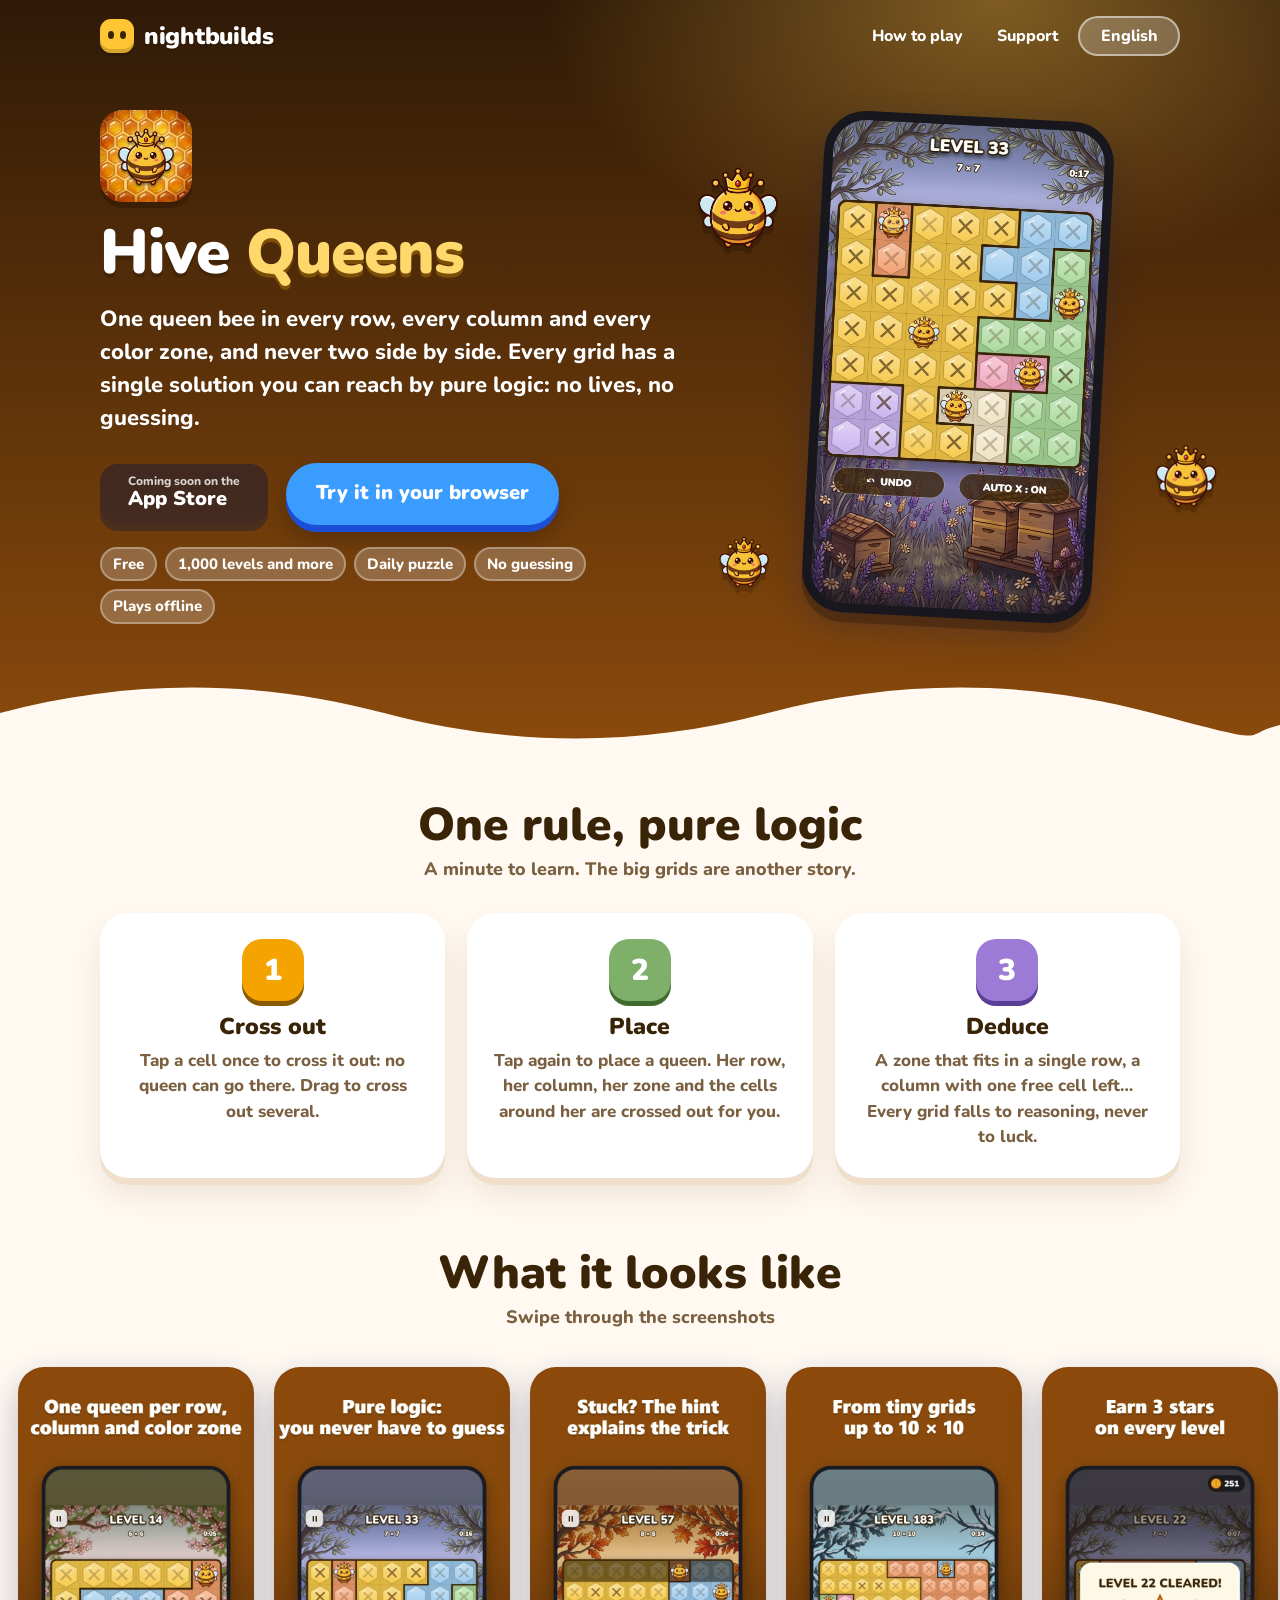
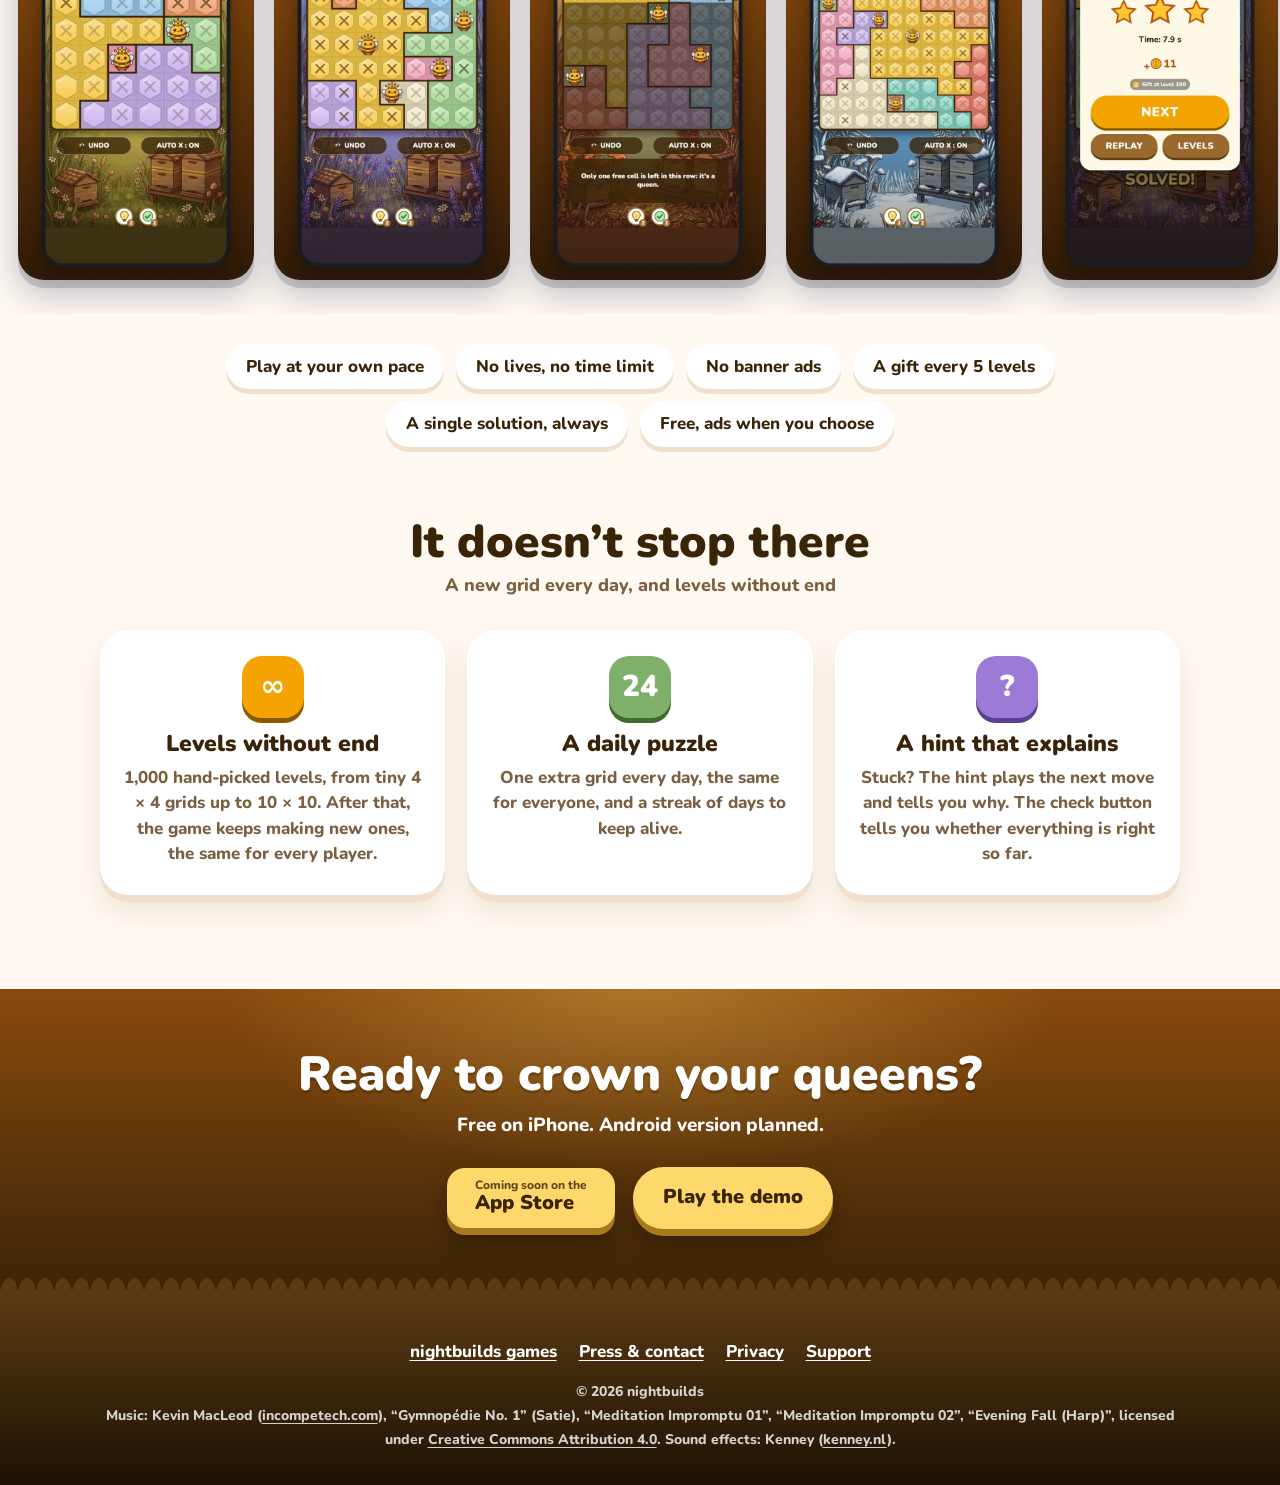
==== hivequeens/index.html @ bba6e3dd "Hive Queens : page du site (theme miel, clip, captures, demo jouable, quatre langues), carte d'accue" ====
<!DOCTYPE html>
<html lang="en" data-fr-title="Hive Queens — un casse-tête de logique tout en calme pour iPhone">
<head>
<meta charset="utf-8">
<meta name="viewport" content="width=device-width, initial-scale=1">
<title>Hive Queens — a calm queens logic puzzle for iPhone</title>
<meta name="description" content="One queen bee in every row, column and color zone, never two side by side. Every grid has a single solution you can reach by pure logic. A free puzzle game for iPhone: 1,000 levels and more, a daily puzzle, no lives, no guessing.">
<link rel="canonical" href="https://nightbuilds.app/hivequeens/">
<link rel="alternate" hreflang="en" href="https://nightbuilds.app/hivequeens/">
<link rel="alternate" hreflang="fr" href="https://nightbuilds.app/hivequeens/?lang=fr">
<link rel="alternate" hreflang="es" href="https://nightbuilds.app/hivequeens/?lang=es">
<link rel="alternate" hreflang="pt-BR" href="https://nightbuilds.app/hivequeens/?lang=pt">
<link rel="icon" href="../assets/img/favicon.png">
<meta property="og:type" content="website">
<meta property="og:title" content="Hive Queens">
<meta property="og:description" content="One queen bee per row, column and color zone, never two side by side. A calm logic puzzle for iPhone, with no guessing.">
<meta property="og:url" content="https://nightbuilds.app/hivequeens/">
<meta property="og:image" content="https://nightbuilds.app/hivequeens/share.jpg">
<meta name="twitter:card" content="summary_large_image">
<link rel="stylesheet" href="../assets/site.css">
<!-- Page du jeu Hive Queens (plan.md, sections 6.3 et 13.1) : URL marketing de la fiche App Store. Thème miel : <body class="night hive"> (assets/site.css).
     Captures et textes : les mêmes que la fiche (jeux/tools/captures-fiche.js reines, fiche-app-store-hivequeens.md) ; clip et image de partage :
     jeux/tools/clip-site.js reines. Démo jouable : play/ (node jeux/build.js reines --demo). Abeille : copie de jeux/reines/reine.webp.
     Quand le jeu est sur l'App Store : renseigner STORE.hivequeens dans assets/site.js, et ajouter ici
       <meta name="apple-itunes-app" content="app-id=6821263688">  (bannière « Ouvrir dans l'App Store » de Safari). -->
</head>
<body class="night hive">
<div class="nav"><div class="wrap">
  <a class="brand" href="../"><i></i>nightbuilds</a>
  <nav><a href="#how" data-fr="Comment jouer">How to play</a><a href="../privacy.html#support-en" data-fr-href="../privacy.html#support" data-fr="Support">Support</a><a class="lang" href="?lang=fr">Français</a></nav>
</div></div>

<header class="sky">
  <div class="wrap hero">
    <div>
      <img class="appicon" src="../assets/img/reines-icon.webp" alt="" width="92" height="92">
      <h1>Hive <em>Queens</em></h1>
      <p class="lead" data-fr="Une reine des abeilles dans chaque ligne, chaque colonne et chaque zone de couleur, jamais deux côte à côte. Chaque grille a une seule solution, trouvable par la pure logique&nbsp;: ni vies, ni devinettes.">One queen bee in every row, every column and every color zone, and never two side by side. Every grid has a single solution you can reach by pure logic: no lives, no guessing.</p>
      <div class="cta">
        <a class="btn store soon" data-store="hivequeens"><small data-fr="Bientôt sur l’">Coming soon on the</small><span>App Store</span></a>
        <a class="btn blue" href="play/" data-fr="Essayer dans le navigateur">Try it in your browser</a>
      </div>
      <div class="badges"><span data-fr="Gratuit">Free</span><span data-fr="1 000 niveaux et plus">1,000 levels and more</span><span data-fr="Grille du jour">Daily puzzle</span><span data-fr="Sans deviner">No guessing</span><span data-fr="Hors ligne">Plays offline</span></div>
    </div>
    <div style="position: relative">
      <img class="bee" src="bee.webp" alt="" width="84" height="84" style="left: -40px; top: 50px">
      <img class="bee" src="bee.webp" alt="" width="64" height="64" style="right: -38px; bottom: 110px; animation-delay: -2s">
      <img class="bee" src="bee.webp" alt="" width="52" height="52" style="left: -18px; bottom: 30px; animation-delay: -3.4s">
      <div class="phone"><video src="clip.mp4" poster="clip.jpg" muted loop playsinline preload="none" data-auto width="540" height="960"></video></div>
    </div>
  </div>
</header>

<section class="light" id="how">
  <div class="wrap">
    <h2 class="title reveal"><span data-fr="Une règle, de la pure logique">One rule, pure logic</span><small data-fr="Une minute pour comprendre. Les grandes grilles, c’est une autre histoire.">A minute to learn. The big grids are another story.</small></h2>
    <div class="steps">
      <div class="step reveal"><b>1</b><h3 data-fr="Barre">Cross out</h3><p data-fr="Touche une case une fois pour la barrer&nbsp;: aucune reine n’ira là. Glisse le doigt pour en barrer plusieurs.">Tap a cell once to cross it out: no queen can go there. Drag to cross out several.</p></div>
      <div class="step reveal"><b>2</b><h3 data-fr="Pose">Place</h3><p data-fr="Touche encore pour poser une reine. Sa ligne, sa colonne, sa zone et les cases qui la touchent se barrent toutes seules.">Tap again to place a queen. Her row, her column, her zone and the cells around her are crossed out for you.</p></div>
      <div class="step reveal"><b>3</b><h3 data-fr="Déduis">Deduce</h3><p data-fr="Une zone qui tient dans une seule ligne, une colonne où il ne reste qu’une case… Chaque grille cède au raisonnement, jamais à la chance.">A zone that fits in a single row, a column with one free cell left… Every grid falls to reasoning, never to luck.</p></div>
    </div>
  </div>
</section>

<section class="light" style="padding-top: 40px">
  <div class="wrap"><h2 class="title reveal"><span data-fr="À quoi ça ressemble">What it looks like</span><small data-fr="Fais défiler les captures">Swipe through the screenshots</small></h2></div>
  <div class="shots reveal" data-langs="en fr es pt">
    <img src="img/en-1.webp" data-fr-src="img/fr-1.webp" width="660" height="1434" loading="lazy" alt="One queen per row, column and color zone" data-fr-alt="Une reine par ligne, colonne et zone">
    <img src="img/en-2.webp" data-fr-src="img/fr-2.webp" width="660" height="1434" loading="lazy" alt="Pure logic: you never have to guess" data-fr-alt="De la pure logique : jamais besoin de deviner">
    <img src="img/en-3.webp" data-fr-src="img/fr-3.webp" width="660" height="1434" loading="lazy" alt="Stuck? The hint explains the trick" data-fr-alt="Coincé ? L’indice explique l’astuce">
    <img src="img/en-4.webp" data-fr-src="img/fr-4.webp" width="660" height="1434" loading="lazy" alt="From tiny grids up to 10 × 10" data-fr-alt="Des petites grilles jusqu’aux 10 × 10">
    <img src="img/en-5.webp" data-fr-src="img/fr-5.webp" width="660" height="1434" loading="lazy" alt="Earn 3 stars on every level" data-fr-alt="Vise les 3 étoiles à chaque niveau">
    <img src="img/en-6.webp" data-fr-src="img/fr-6.webp" width="660" height="1434" loading="lazy" alt="A new daily puzzle and a streak to keep" data-fr-alt="Une grille par jour, une série à tenir">
  </div>
  <div class="wrap">
    <div class="perks reveal">
      <span data-fr="Joue à ton rythme">Play at your own pace</span><span data-fr="Ni vies ni limite de temps">No lives, no time limit</span><span data-fr="Aucun bandeau de pub">No banner ads</span>
      <span data-fr="Un cadeau tous les 5 niveaux">A gift every 5 levels</span><span data-fr="Une seule solution, toujours">A single solution, always</span><span data-fr="Gratuit, pubs à ton rythme">Free, ads when you choose</span>
    </div>
  </div>
</section>

<section class="light" style="padding-top: 40px">
  <div class="wrap">
    <h2 class="title reveal"><span data-fr="Ça ne s’arrête pas là">It doesn’t stop there</span><small data-fr="Une grille chaque jour, et des niveaux sans fin">A new grid every day, and levels without end</small></h2>
    <div class="steps">
      <div class="step reveal"><b>∞</b><h3 data-fr="Des niveaux sans fin">Levels without end</h3><p data-fr="1&nbsp;000 niveaux choisis, des petites grilles 4&nbsp;×&nbsp;4 jusqu’aux 10&nbsp;×&nbsp;10. Ensuite, le jeu en fabrique de nouveaux, les mêmes pour tous les joueurs.">1,000 hand-picked levels, from tiny 4 × 4 grids up to 10 × 10. After that, the game keeps making new ones, the same for every player.</p></div>
      <div class="step reveal"><b>24</b><h3 data-fr="Une grille du jour">A daily puzzle</h3><p data-fr="Une grille en plus chaque jour, la même pour tout le monde, et une série de jours à entretenir.">One extra grid every day, the same for everyone, and a streak of days to keep alive.</p></div>
      <div class="step reveal"><b>?</b><h3 data-fr="Un indice qui explique">A hint that explains</h3><p data-fr="Coincé&nbsp;? L’indice joue le prochain coup et te dit pourquoi. Le bouton «&nbsp;Vérifier&nbsp;» te dit si tout est juste jusqu’ici.">Stuck? The hint plays the next move and tells you why. The check button tells you whether everything is right so far.</p></div>
    </div>
  </div>
</section>

<section class="picnic">
  <div class="wrap reveal">
    <h2 data-fr="Prêt à couronner tes reines&nbsp;?">Ready to crown your queens?</h2>
    <p data-fr="Gratuit sur iPhone. Version Android prévue.">Free on iPhone. Android version planned.</p>
    <div class="cta"><a class="btn store soon" data-store="hivequeens"><small data-fr="Bientôt sur l’">Coming soon on the</small><span>App Store</span></a><a class="btn blue" href="play/" data-fr="Essayer la démo">Play the demo</a></div>
  </div>
</section>

<footer class="grass">
  <div class="wrap">
    <nav><a href="../" data-fr="Les jeux nightbuilds">nightbuilds games</a><a href="../press.html" data-fr="Presse et contact">Press &amp; contact</a><a href="../privacy.html" data-fr="Confidentialité">Privacy</a><a href="../privacy.html#support-en" data-fr-href="../privacy.html#support" data-fr="Support">Support</a></nav>
    <small>© 2026 nightbuilds</small><br>
    <small data-fr="Musique&nbsp;: Kevin MacLeod (<a href=&quot;https://incompetech.com&quot; rel=&quot;noopener&quot;>incompetech.com</a>), «&nbsp;Gymnopédie n°&nbsp;1&nbsp;» (Satie), «&nbsp;Meditation Impromptu 01&nbsp;», «&nbsp;Meditation Impromptu 02&nbsp;», «&nbsp;Evening Fall (Harp)&nbsp;», sous licence <a href=&quot;https://creativecommons.org/licenses/by/4.0/&quot; rel=&quot;noopener&quot;>Creative Commons Attribution 4.0</a>. Bruitages&nbsp;: Kenney (<a href=&quot;https://kenney.nl&quot; rel=&quot;noopener&quot;>kenney.nl</a>).">Music: Kevin MacLeod (<a href="https://incompetech.com" rel="noopener">incompetech.com</a>), “Gymnopédie No. 1” (Satie), “Meditation Impromptu 01”, “Meditation Impromptu 02”, “Evening Fall (Harp)”, licensed under <a href="https://creativecommons.org/licenses/by/4.0/" rel="noopener">Creative Commons Attribution 4.0</a>. Sound effects: Kenney (<a href="https://kenney.nl" rel="noopener">kenney.nl</a>).</small>
  </div>
</footer>
<script src="../assets/i18n.js"></script>
<script src="../assets/site.js"></script>
</body>
</html>
---- assets/site.css ----
/* Thème commun du site nightbuilds.app (refonte du 1er oct. 2026) : accueil, pages de jeu, confidentialité.
   Même univers que les jeux : police Nunito, ciel d'été, soleil, nappe à carreaux, herbe, boutons en relief, gelées à visage.
   Les animations se coupent pour qui a demandé moins de mouvement (prefers-reduced-motion). Interactions : assets/site.js. */
@font-face { font-family: "Nunito"; font-weight: 800; font-display: swap; src: url(fonts/nunito-latin-800-normal.woff2) format("woff2"); unicode-range: U+0000-00FF, U+0131, U+0152-0153, U+02BB-02BC, U+02C6, U+02DA, U+02DC, U+2000-206F, U+20AC, U+2122, U+2212, U+FEFF, U+FFFD; }
@font-face { font-family: "Nunito"; font-weight: 800; font-display: swap; src: url(fonts/nunito-latin-ext-800-normal.woff2) format("woff2"); unicode-range: U+0100-02BA, U+02BD-02C5, U+02C7-02CC, U+02CE-02D7, U+02DD-02FF, U+1E00-1E9F, U+2020, U+20A0-20AB, U+20AD-20C0; }
@font-face { font-family: "Nunito"; font-weight: 900; font-display: swap; src: url(fonts/nunito-latin-900-normal.woff2) format("woff2"); unicode-range: U+0000-00FF, U+0131, U+0152-0153, U+02BB-02BC, U+02C6, U+02DA, U+02DC, U+2000-206F, U+20AC, U+2122, U+2212, U+FEFF, U+FFFD; }
@font-face { font-family: "Nunito"; font-weight: 900; font-display: swap; src: url(fonts/nunito-latin-ext-900-normal.woff2) format("woff2"); unicode-range: U+0100-02BA, U+02BD-02C5, U+02C7-02CC, U+02CE-02D7, U+02DD-02FF, U+1E00-1E9F, U+2020, U+20A0-20AB, U+20AD-20C0; }

:root {
  --sky: #2F7BFF; --sky-light: #6FB6FF; --sun: #FFC533; --sun-dark: #F59E0B;
  --pink: #FF4D6D; --pink-dark: #BE123C; --blue: #3B9CFF; --blue-dark: #1D4ED8;
  --grass: #3E9B35; --grass-dark: #2C7A26; --cream: #FFF9F2; --ink: #5B2A0E; --ink-soft: #8A5A3C;
  --red: #E5303C; --shadow: 0 14px 34px rgba(20, 30, 80, .28);
}
* { box-sizing: border-box; }
html { scroll-behavior: smooth; }
body { margin: 0; font: 800 18px/1.5 Nunito, system-ui, -apple-system, "Segoe UI", Roboto, sans-serif; color: var(--ink); background: var(--cream); overflow-x: hidden; -webkit-font-smoothing: antialiased; }
img, video { max-width: 100%; }
a { color: inherit; }
h1, h2, h3 { font-weight: 900; line-height: 1.08; margin: 0; }
p { margin: 0; }
.wrap { width: min(1080px, 100% - 36px); margin: 0 auto; position: relative; }

/* ------------------------------------------------------------ barre du haut */
.nav { position: absolute; top: 0; left: 0; right: 0; z-index: 20; padding: 16px 0; }
.nav .wrap { display: flex; align-items: center; gap: 14px; }
.brand { display: inline-flex; align-items: center; gap: 10px; text-decoration: none; color: #fff; font-weight: 900; font-size: 24px; letter-spacing: -.3px; text-shadow: 0 2px 0 rgba(0, 0, 0, .18); }
.brand i { width: 34px; height: 34px; border-radius: 11px; background: var(--sun); box-shadow: inset 0 -4px 0 rgba(0, 0, 0, .16), 0 3px 0 rgba(0, 0, 0, .16); position: relative; flex: none; }
.brand i::before, .brand i::after { content: ""; position: absolute; top: 12px; width: 6px; height: 8px; border-radius: 50%; background: var(--ink); }
.brand i::before { left: 8px; } .brand i::after { right: 8px; }
.nav nav { margin-left: auto; display: flex; align-items: center; gap: 6px; }
.nav nav a { color: #fff; text-decoration: none; font-size: 16px; padding: 8px 14px; border-radius: 999px; transition: background .15s; }
.nav nav a:hover { background: rgba(255, 255, 255, .2); }
.nav nav a.lang { background: rgba(255, 255, 255, .22); box-shadow: inset 0 0 0 2px rgba(255, 255, 255, .5); }
.nav nav select.lang { font: inherit; font-size: 16px; color: #fff; cursor: pointer; border: 0; border-radius: 999px; padding: 8px 12px; background: rgba(255, 255, 255, .22); box-shadow: inset 0 0 0 2px rgba(255, 255, 255, .5); -webkit-appearance: none; appearance: none; text-align: center; }
.nav nav select.lang option { color: #222; background: #fff; }

/* ------------------------------------------------------------ ciel (haut de page) : dégradé, soleil, nuages, puis bord ondulé */
.sky { position: relative; color: #fff; padding: 110px 0 120px; overflow: hidden; isolation: isolate;
  background: radial-gradient(900px 520px at 82% -8%, rgba(255, 233, 150, .55), transparent 62%), linear-gradient(180deg, var(--sky) 0%, var(--sky-light) 100%); }
.sky.small { padding: 96px 0 96px; }
.sky::after { content: ""; position: absolute; left: 0; right: 0; bottom: -1px; height: 70px; z-index: 3; background: var(--cream);
  -webkit-mask: url("data:image/svg+xml,%3Csvg xmlns='http://www.w3.org/2000/svg' viewBox='0 0 1200 70' preserveAspectRatio='none'%3E%3Cpath d='M0 38c120-34 240-34 360 0s240 34 360 0 240-34 360 0 80 22 120 12v20H0z'/%3E%3C/svg%3E") center / 100% 100% no-repeat;
  mask: url("data:image/svg+xml,%3Csvg xmlns='http://www.w3.org/2000/svg' viewBox='0 0 1200 70' preserveAspectRatio='none'%3E%3Cpath d='M0 38c120-34 240-34 360 0s240 34 360 0 240-34 360 0 80 22 120 12v20H0z'/%3E%3C/svg%3E") center / 100% 100% no-repeat; }
.sun { position: absolute; top: -70px; right: -60px; width: 300px; height: 300px; z-index: -1; pointer-events: none; }
.sun .rays { position: absolute; inset: 0; border-radius: 50%; animation: spin 60s linear infinite;
  background: repeating-conic-gradient(rgba(255, 221, 102, .55) 0 9deg, transparent 9deg 22.5deg); -webkit-mask: radial-gradient(circle, transparent 0 34%, #000 35% 62%, transparent 70%); mask: radial-gradient(circle, transparent 0 34%, #000 35% 62%, transparent 70%); }
.sun .disc { position: absolute; inset: 31%; border-radius: 50%; background: radial-gradient(circle at 35% 30%, #FFE680, var(--sun) 60%, var(--sun-dark)); box-shadow: 0 0 60px rgba(255, 210, 80, .8); }
.cloud { position: absolute; z-index: -1; width: 170px; height: 54px; border-radius: 999px; background: rgba(255, 255, 255, .88); filter: drop-shadow(0 8px 0 rgba(30, 80, 190, .12)); animation: drift 46s linear infinite; pointer-events: none; }
.cloud::before, .cloud::after { content: ""; position: absolute; background: inherit; border-radius: 50%; }
.cloud::before { width: 74px; height: 74px; left: 26px; top: -34px; } .cloud::after { width: 54px; height: 54px; left: 86px; top: -22px; }
.cloud.c1 { top: 96px; left: -4%; } .cloud.c2 { top: 250px; left: 58%; transform: scale(.7); animation-duration: 64s; animation-delay: -30s; opacity: .8; } .cloud.c3 { top: 40px; left: 32%; transform: scale(.5); animation-duration: 80s; animation-delay: -50s; opacity: .7; }
@keyframes drift { from { translate: -30vw 0; } to { translate: 110vw 0; } }
@keyframes spin { to { rotate: 360deg; } }

/* ------------------------------------------------------------ textes et boutons */
.kicker { display: inline-block; font-size: 15px; letter-spacing: .6px; text-transform: uppercase; background: rgba(255, 255, 255, .24); padding: 6px 14px; border-radius: 999px; margin-bottom: 16px; box-shadow: inset 0 0 0 2px rgba(255, 255, 255, .35); }
.sky h1 { font-size: clamp(40px, 7.4vw, 78px); letter-spacing: -1px; text-shadow: 0 4px 0 rgba(0, 0, 0, .18); }
.sky h1 em { font-style: normal; color: var(--sun); -webkit-text-stroke: 0; text-shadow: 0 4px 0 #B45309; }
.lead { font-size: clamp(18px, 2.3vw, 22px); margin-top: 16px; max-width: 30em; text-shadow: 0 1px 0 rgba(0, 0, 0, .12); }
.btn { display: inline-flex; align-items: center; gap: 10px; font: inherit; font-weight: 900; font-size: 20px; color: #fff; text-decoration: none; cursor: pointer; border: 0; border-radius: 999px; padding: 15px 30px 17px;
  background: var(--pink); box-shadow: 0 7px 0 var(--pink-dark), 0 14px 22px rgba(0, 0, 0, .22); transition: transform .08s, box-shadow .08s; -webkit-tap-highlight-color: transparent; }
.btn:hover { transform: translateY(-2px); box-shadow: 0 9px 0 var(--pink-dark), 0 18px 26px rgba(0, 0, 0, .24); }
.btn:active { transform: translateY(6px); box-shadow: 0 1px 0 var(--pink-dark), 0 4px 8px rgba(0, 0, 0, .2); }
.btn.blue { background: var(--blue); box-shadow: 0 7px 0 var(--blue-dark), 0 14px 22px rgba(0, 0, 0, .22); }
.btn.blue:hover { box-shadow: 0 9px 0 var(--blue-dark), 0 18px 26px rgba(0, 0, 0, .24); }
.btn.blue:active { box-shadow: 0 1px 0 var(--blue-dark), 0 4px 8px rgba(0, 0, 0, .2); }
.btn.store { background: #111; box-shadow: 0 7px 0 #000, 0 14px 22px rgba(0, 0, 0, .25); flex-direction: column; align-items: flex-start; gap: 0; line-height: 1.1; padding: 11px 28px 14px; border-radius: 18px; }
.btn.store small { font-size: 12px; font-weight: 800; opacity: .8; }
.btn.store.soon { background: rgba(10, 20, 60, .42); box-shadow: 0 7px 0 rgba(10, 20, 60, .35); cursor: default; }
.btn.store.soon:hover, .btn.store.soon:active { transform: none; box-shadow: 0 7px 0 rgba(10, 20, 60, .35); }
.cta { display: flex; flex-wrap: wrap; align-items: center; gap: 16px 18px; margin-top: 28px; }
.hint { font-size: 15px; opacity: .92; margin-top: 16px; }

/* ------------------------------------------------------------ gelées (SVG, assets/site.js les rend vivantes : regard, attraper, tapoter) */
.jelly { position: absolute; z-index: 4; cursor: grab; touch-action: none; user-select: none; -webkit-user-select: none; filter: drop-shadow(0 12px 10px rgba(10, 30, 90, .28)); animation: bob 4.2s ease-in-out infinite; transform-origin: 50% 100%; will-change: transform; }
.jelly svg { display: block; width: 100%; height: auto; overflow: visible; }
.jelly.held { cursor: grabbing; animation: none; }
.jelly.pop { animation: squish .5s cubic-bezier(.3, 1.6, .5, 1); }
@keyframes bob { 0%, 100% { transform: translateY(0) rotate(var(--tilt, 0deg)); } 50% { transform: translateY(-14px) rotate(calc(var(--tilt, 0deg) * -1)); } }
@keyframes squish { 0% { transform: scale(1, 1); } 30% { transform: scale(1.25, .7); } 60% { transform: scale(.88, 1.14); } 100% { transform: scale(1, 1); } }
.bit { position: fixed; z-index: 60; width: 12px; height: 12px; border-radius: 4px; pointer-events: none; }

/* ------------------------------------------------------------ sections claires */
section.light { padding: 56px 0 30px; position: relative; }
.title { text-align: center; font-size: clamp(30px, 5vw, 46px); color: var(--ink); }
.title small { display: block; font-size: 18px; font-weight: 800; color: var(--ink-soft); margin-top: 10px; }
.reveal { opacity: 0; translate: 0 26px; transition: opacity .6s ease, translate .6s cubic-bezier(.2, .9, .3, 1.2); }
.reveal.in { opacity: 1; translate: 0 0; }

/* cartes des jeux (accueil) */
.games { display: grid; grid-template-columns: repeat(3, 1fr); gap: 22px; margin-top: 34px; }
.games:where(.two) { grid-template-columns: repeat(2, 1fr); max-width: 760px; margin-left: auto; margin-right: auto; }
.game { position: relative; display: block; text-decoration: none; color: #fff; border-radius: 30px; padding: 24px 22px 26px; overflow: hidden; isolation: isolate; box-shadow: 0 9px 0 rgba(0, 0, 0, .18), var(--shadow);
  transition: transform .18s cubic-bezier(.2, 1.4, .4, 1), box-shadow .18s; transform-style: preserve-3d; }
.game:hover { transform: translateY(-6px) rotate(-1deg); }
.game::before { content: ""; position: absolute; inset: 0; z-index: -1; background: radial-gradient(260px 200px at 85% 0%, rgba(255, 255, 255, .34), transparent 70%); }
.game img { width: 104px; height: 104px; border-radius: 24px; box-shadow: 0 6px 0 rgba(0, 0, 0, .2); display: block; transition: transform .3s cubic-bezier(.2, 1.6, .4, 1); }
.game:hover img { transform: rotate(-6deg) scale(1.08); }
.game h3 { font-size: 26px; margin-top: 16px; text-shadow: 0 2px 0 rgba(0, 0, 0, .2); }
.game p { font-size: 16px; margin-top: 6px; opacity: .96; }
.game .tag { position: absolute; top: 18px; right: 18px; font-size: 13px; letter-spacing: .4px; text-transform: uppercase; background: rgba(0, 0, 0, .28); padding: 5px 12px; border-radius: 999px; }
.game.g-glouton { background: linear-gradient(150deg, #7C3AED, #F2784B); } .game.g-chaine { background: linear-gradient(150deg, #64748B, #1E293B); } .game.g-ecrin { background: linear-gradient(150deg, #312E81, #9F1239); }

/* jeu à la une (accueil) */
.feature { display: grid; grid-template-columns: 1.1fr .9fr; gap: 34px; align-items: center; margin-top: 34px; padding: 34px; border-radius: 38px; color: #fff; position: relative; overflow: hidden; isolation: isolate;
  background: linear-gradient(160deg, #2F7BFF 0%, #58B4FF 55%, #5CC24F 100%); box-shadow: 0 10px 0 rgba(0, 0, 0, .16), var(--shadow); }
.feature h3 { font-size: clamp(30px, 4.6vw, 46px); text-shadow: 0 3px 0 rgba(0, 0, 0, .18); margin-top: 14px; }
.feature p { margin-top: 10px; font-size: 19px; }
.feature .icon { width: 96px; height: 96px; border-radius: 23px; box-shadow: 0 6px 0 rgba(0, 0, 0, .2); display: block; }

/* téléphone (clip ou capture) */
.phone { position: relative; width: min(290px, 78vw); margin: 0 auto; border-radius: 42px; border: 9px solid #17171d; background: #17171d; box-shadow: 0 10px 0 rgba(0, 0, 0, .22), var(--shadow); overflow: hidden; rotate: 3deg; transition: rotate .4s cubic-bezier(.2, 1.5, .4, 1); }
.phone:hover { rotate: 0deg; }
.phone video, .phone img { display: block; width: 100%; height: auto; aspect-ratio: 9 / 16; object-fit: cover; }

/* page du jeu : haut de page en deux colonnes */
.hero { display: grid; grid-template-columns: 1.15fr .85fr; gap: 36px; align-items: center; }
.hero h1 { font-size: clamp(38px, 6vw, 62px); }
.hero .appicon { width: 92px; height: 92px; border-radius: 22px; box-shadow: 0 6px 0 rgba(0, 0, 0, .2); display: block; margin-bottom: 18px; }
.badges { display: flex; flex-wrap: wrap; gap: 8px; margin-top: 22px; }
.badges span { font-size: 15px; background: rgba(255, 255, 255, .22); padding: 6px 13px; border-radius: 999px; box-shadow: inset 0 0 0 2px rgba(255, 255, 255, .3); }

/* captures : rangée droite, chaque image grossit un peu au survol ; sur téléphone, carrousel d'une image à la fois avec des points */
.shots { display: flex; gap: 20px; overflow-x: auto; padding: 30px 18px 34px; margin: 10px calc(50% - 50vw) 0; scroll-snap-type: x mandatory; scrollbar-width: none; justify-content: safe center; cursor: grab; }
.shots::-webkit-scrollbar { display: none; }
.shots.drag { cursor: grabbing; scroll-snap-type: none; }
.shots img { width: 236px; height: auto; aspect-ratio: 660 / 1434; flex: none; border-radius: 26px; scroll-snap-align: center; box-shadow: 0 8px 0 rgba(0, 0, 0, .14), var(--shadow); transition: transform .3s cubic-bezier(.2, 1.5, .4, 1); user-select: none; -webkit-user-drag: none; }
.shots img:hover { transform: scale(1.06); }
.dots { display: none; justify-content: center; gap: 10px; margin-top: 2px; }
.dots button { width: 11px; height: 11px; padding: 0; border: 0; border-radius: 50%; background: #E7D3BC; cursor: pointer; transition: transform .2s, background .2s; }
.dots button.on { background: var(--pink); transform: scale(1.35); }

/* trois étapes / atouts */
.steps { display: grid; grid-template-columns: repeat(3, 1fr); gap: 22px; margin-top: 34px; counter-reset: n; }
.step { background: #fff; border-radius: 28px; padding: 26px 24px 28px; text-align: center; box-shadow: 0 7px 0 #F0DFCB, 0 16px 30px rgba(120, 70, 20, .12); transition: transform .2s cubic-bezier(.2, 1.5, .4, 1); }
.step:hover { transform: translateY(-6px) rotate(1deg); }
.step b { display: grid; place-items: center; width: 62px; height: 62px; margin: 0 auto 14px; border-radius: 20px; font-size: 30px; font-weight: 900; color: #fff; background: var(--pink); box-shadow: 0 5px 0 var(--pink-dark); }
.step:nth-child(2) b { background: var(--sun); box-shadow: 0 5px 0 var(--sun-dark); } .step:nth-child(3) b { background: var(--grass); box-shadow: 0 5px 0 var(--grass-dark); }
.step h3 { font-size: 23px; } .step p { color: var(--ink-soft); font-size: 17px; margin-top: 8px; }
.perks { display: flex; flex-wrap: wrap; justify-content: center; gap: 12px; margin-top: 30px; }
.perks span { background: #fff; border-radius: 999px; padding: 10px 20px; box-shadow: 0 5px 0 #F0DFCB; font-size: 17px; }

/* ------------------------------------------------------------ nappe, herbe et pied de page */
.picnic { margin-top: 64px; padding: 60px 0 64px; text-align: center; color: #fff; position: relative;
  background: conic-gradient(#fff 25%, #F87171 0 50%, #fff 0 75%, #F87171 0) 0 0 / 68px 68px, #fff; }
.picnic::before { content: ""; position: absolute; inset: 0; background: linear-gradient(180deg, rgba(190, 18, 60, .86), rgba(190, 18, 60, .78)); }
.picnic > * { position: relative; }
.picnic h2 { font-size: clamp(30px, 5vw, 48px); text-shadow: 0 3px 0 rgba(0, 0, 0, .2); }
.picnic p { margin-top: 10px; font-size: 19px; }
.picnic .cta { justify-content: center; }
.picnic .btn { background: var(--sun); color: var(--ink); box-shadow: 0 7px 0 var(--sun-dark), 0 14px 22px rgba(0, 0, 0, .22); }
footer.grass { background: linear-gradient(180deg, var(--grass), var(--grass-dark)); color: #fff; padding: 46px 0 34px; position: relative; text-align: center; font-size: 16px; }
footer.grass::before { content: ""; position: absolute; left: 0; right: 0; top: -17px; height: 18px; background: var(--grass);
  -webkit-mask: radial-gradient(9px 16px at 9px 100%, #000 98%, transparent) 0 0 / 18px 100%; mask: radial-gradient(9px 16px at 9px 100%, #000 98%, transparent) 0 0 / 18px 100%; }
footer.grass a { color: #fff; text-underline-offset: 3px; }
footer.grass nav { display: flex; flex-wrap: wrap; justify-content: center; gap: 8px 22px; margin-bottom: 14px; font-size: 17px; }
footer.grass small { opacity: .8; font-size: 14px; }

/* ------------------------------------------------------------ page de texte (confidentialité et support) */
.doc { background: #fff; border-radius: 30px; padding: 34px clamp(20px, 5vw, 46px) 40px; margin: -70px auto 0; position: relative; z-index: 5; max-width: 820px; box-shadow: 0 8px 0 #F0DFCB, 0 20px 40px rgba(120, 70, 20, .14);
  font: 400 17px/1.65 system-ui, -apple-system, "Segoe UI", Roboto, sans-serif; color: #33241a; }
.doc h1 { font: 900 30px/1.15 Nunito, system-ui, sans-serif; color: var(--ink); margin: 0 0 8px; }
.doc h2 { font: 900 21px/1.2 Nunito, system-ui, sans-serif; color: var(--ink); margin: 34px 0 8px; }
.doc p { margin: 0 0 12px; } .doc a { color: var(--pink-dark); }
.doc .muted { color: #7a6656; font-size: 15px; }
.doc .card { background: var(--cream); border-radius: 18px; padding: 16px 20px 6px; margin: 16px 0; box-shadow: inset 0 0 0 2px #F0DFCB; }
.doc table { width: 100%; border-collapse: collapse; font-size: 15px; } .doc th, .doc td { text-align: left; vertical-align: top; padding: 9px 8px; border-top: 2px solid #F3E7D8; }
.doc th { font-size: 13px; color: #7a6656; } .doc .tablewrap { overflow-x: auto; }
/* page presse (press.html) : fiche du jeu, bouton et vignettes dans la page de texte */
.doc a.btn { color: #fff; margin: 6px 0 10px; }
.doc.press th { width: 9.5em; font-size: 14px; }
.doc.press ul { padding-left: 22px; margin: 0 0 12px; } .doc.press li { margin-bottom: 6px; }
.pressgame { display: flex; gap: 18px; align-items: center; margin: 14px 0 18px; } .pressgame img { width: 96px; height: 96px; border-radius: 23px; flex: none; box-shadow: 0 5px 0 #F0DFCB; } .pressgame p { margin: 0; }
.pressshots { display: grid; grid-template-columns: repeat(4, 1fr); gap: 12px; margin: 16px 0 6px; } .pressshots img { width: 100%; height: auto; border-radius: 16px; box-shadow: 0 5px 0 #F0DFCB; }
@media (max-width: 560px) { .pressshots { grid-template-columns: repeat(2, 1fr); } .pressgame { flex-direction: column; text-align: center; } }
[data-l] { display: none; } html[lang="fr"] [data-l="fr"], html[lang="en"] [data-l="en"] { display: revert; }

/* ------------------------------------------------------------ petits écrans, et moins de mouvement */
@media (max-width: 860px) {
  .hero, .feature { grid-template-columns: 1fr; text-align: center; }
  .hero .appicon, .feature .icon { margin-left: auto; margin-right: auto; }
  .lead { margin-left: auto; margin-right: auto; } .cta, .badges { justify-content: center; }
  .games, .steps { grid-template-columns: 1fr; } .game { text-align: left; }
  .sky { padding: 96px 0 104px; } .sun { width: 220px; height: 220px; top: -60px; right: -70px; }
  .nav nav a:not(.lang) { display: none; }
  .feature { padding: 26px 20px 30px; }
  .shots { justify-content: flex-start; gap: 16px; padding: 24px calc(50vw - 36vw) 26px; cursor: default; }
  .shots img { width: 72vw; max-width: 300px; } .shots img:hover { transform: none; }
  .dots { display: flex; }
  .cloud { opacity: .5 !important; } .cloud.c1 { top: 70px; }
  /* accueil : les gelées descendent sous les boutons, en rang */
  .sky.home { padding-bottom: 250px; }
  .jelly.side { top: auto !important; right: auto !important; bottom: 92px; }
  .jelly.j1 { left: 9%; width: 70px !important; } .jelly.j2 { left: 31%; width: 132px !important; bottom: 100px; } .jelly.j3 { left: 71%; width: 76px !important; }
  .brand { font-size: 21px; }
}
@media (prefers-reduced-motion: reduce) {
  *, *::before, *::after { animation: none !important; transition: none !important; scroll-behavior: auto !important; }
  .reveal { opacity: 1; translate: none; }
}

/* ------------------------------------------------------------ thème de nuit (page de Jewel Box, <body class="night">) : ciel étoilé à la place du
   soleil et des nuages, rubis et or à la place du rose, velours bleu nuit à la place de la nappe et de l'herbe */
body.night { --sky: #0d0e33; --sky-light: #2a2f7a; --pink: #E5173F; --pink-dark: #8b0d26; --grass: #1c1f52; --grass-dark: #0b0c26; --ink: #2b1d4f; --ink-soft: #6b5c8f; }
body.night .sky { background:
  radial-gradient(1.6px 1.6px at 12% 18%, #fff 60%, transparent), radial-gradient(1.2px 1.2px at 27% 62%, #fff 60%, transparent), radial-gradient(2px 2px at 41% 24%, #fff3c4 60%, transparent),
  radial-gradient(1.3px 1.3px at 56% 71%, #fff 60%, transparent), radial-gradient(1.8px 1.8px at 68% 14%, #fff 60%, transparent), radial-gradient(1.2px 1.2px at 79% 48%, #fff 60%, transparent),
  radial-gradient(2.2px 2.2px at 90% 30%, #fff3c4 60%, transparent), radial-gradient(1.3px 1.3px at 6% 80%, #fff 60%, transparent), radial-gradient(1.5px 1.5px at 35% 88%, #fff 60%, transparent),
  radial-gradient(1.2px 1.2px at 62% 40%, #fff 60%, transparent), radial-gradient(1.7px 1.7px at 84% 82%, #fff 60%, transparent), radial-gradient(1.2px 1.2px at 48% 8%, #fff 60%, transparent),
  radial-gradient(700px 420px at 78% 0%, rgba(150, 120, 255, .38), transparent 65%), linear-gradient(180deg, var(--sky) 0%, var(--sky-light) 100%); }
body.night .sky h1 em { color: #FFD86B; text-shadow: 0 4px 0 #7a4d08; }
.moon { position: absolute; top: 84px; right: 47%; width: 86px; height: 86px; border-radius: 50%; z-index: -1; pointer-events: none; box-shadow: -22px 12px 0 0 #FFE9A8, -22px 12px 44px 0 rgba(255, 233, 168, .5); rotate: -18deg; }
body.night .step b { background: #E5173F; box-shadow: 0 5px 0 #8b0d26; }
body.night .step:nth-child(2) b { background: #2E6BFF; box-shadow: 0 5px 0 #1e3a8a; } body.night .step:nth-child(3) b { background: #D8AD42; box-shadow: 0 5px 0 #8a5f14; }
body.night .picnic { background: linear-gradient(180deg, #2a2f7a, #141447); }
body.night .picnic::before { background: radial-gradient(600px 260px at 50% 0%, rgba(216, 173, 66, .28), transparent 70%); }
body.night .picnic .btn { background: #FFD86B; color: #3a2408; box-shadow: 0 7px 0 #a8791c, 0 14px 22px rgba(0, 0, 0, .3); }
body.night .gem { position: absolute; width: 74px; height: 74px; border-radius: 50%; background: radial-gradient(circle at 34% 30%, #fff6c8, #d9ab3c 58%, #6b4a0c); box-shadow: 0 8px 0 rgba(0, 0, 0, .22); animation: bob 5s ease-in-out infinite; }
body.night .gem::after { content: ""; position: absolute; inset: 13%; background: radial-gradient(circle at 34% 28%, #fff 0 7%, color-mix(in srgb, var(--c) 55%, #fff) 9%, var(--c) 52%, color-mix(in srgb, var(--c) 50%, #000) 100%);
  clip-path: polygon(30% 0, 70% 0, 100% 30%, 100% 70%, 70% 100%, 30% 100%, 0 70%, 0 30%); }
@keyframes bob { 50% { translate: 0 -10px; rotate: 6deg; } }
@media (prefers-reduced-motion: reduce) { body.night .gem { animation: none; } }

/* Hive Queens (page hivequeens/, 10 oct. 2026) : thème miel, posé par-dessus le thème de nuit (<body class="night hive">) */
body.hive { --sky: #2f1a07; --sky-light: #8a4a0c; --pink: #F5A300; --pink-dark: #8a5a00; --grass: #5a3a12; --grass-dark: #1d1205; --ink: #3a2408; --ink-soft: #7a6040; }
body.hive .sky { background: radial-gradient(700px 420px at 78% 0%, rgba(255, 200, 80, .38), transparent 65%), linear-gradient(180deg, var(--sky) 0%, var(--sky-light) 100%); }
body.hive .step b { background: #F5A300; box-shadow: 0 5px 0 #8a5a00; }
body.hive .step:nth-child(2) b { background: #7FB069; box-shadow: 0 5px 0 #3f6b2e; } body.hive .step:nth-child(3) b { background: #9C7BD6; box-shadow: 0 5px 0 #5a3f96; }
body.hive .picnic { background: linear-gradient(180deg, #8a4a0c, #3a2408); }
body.hive .picnic::before { background: radial-gradient(600px 260px at 50% 0%, rgba(255, 216, 107, .3), transparent 70%); }
.bee { position: absolute; height: auto; animation: bob 5s ease-in-out infinite; filter: drop-shadow(0 6px 0 rgba(0, 0, 0, .18)); }
@media (prefers-reduced-motion: reduce) { .bee { animation: none; } }
.game.g-reines { background: linear-gradient(150deg, #F5A300, #6b4210); }
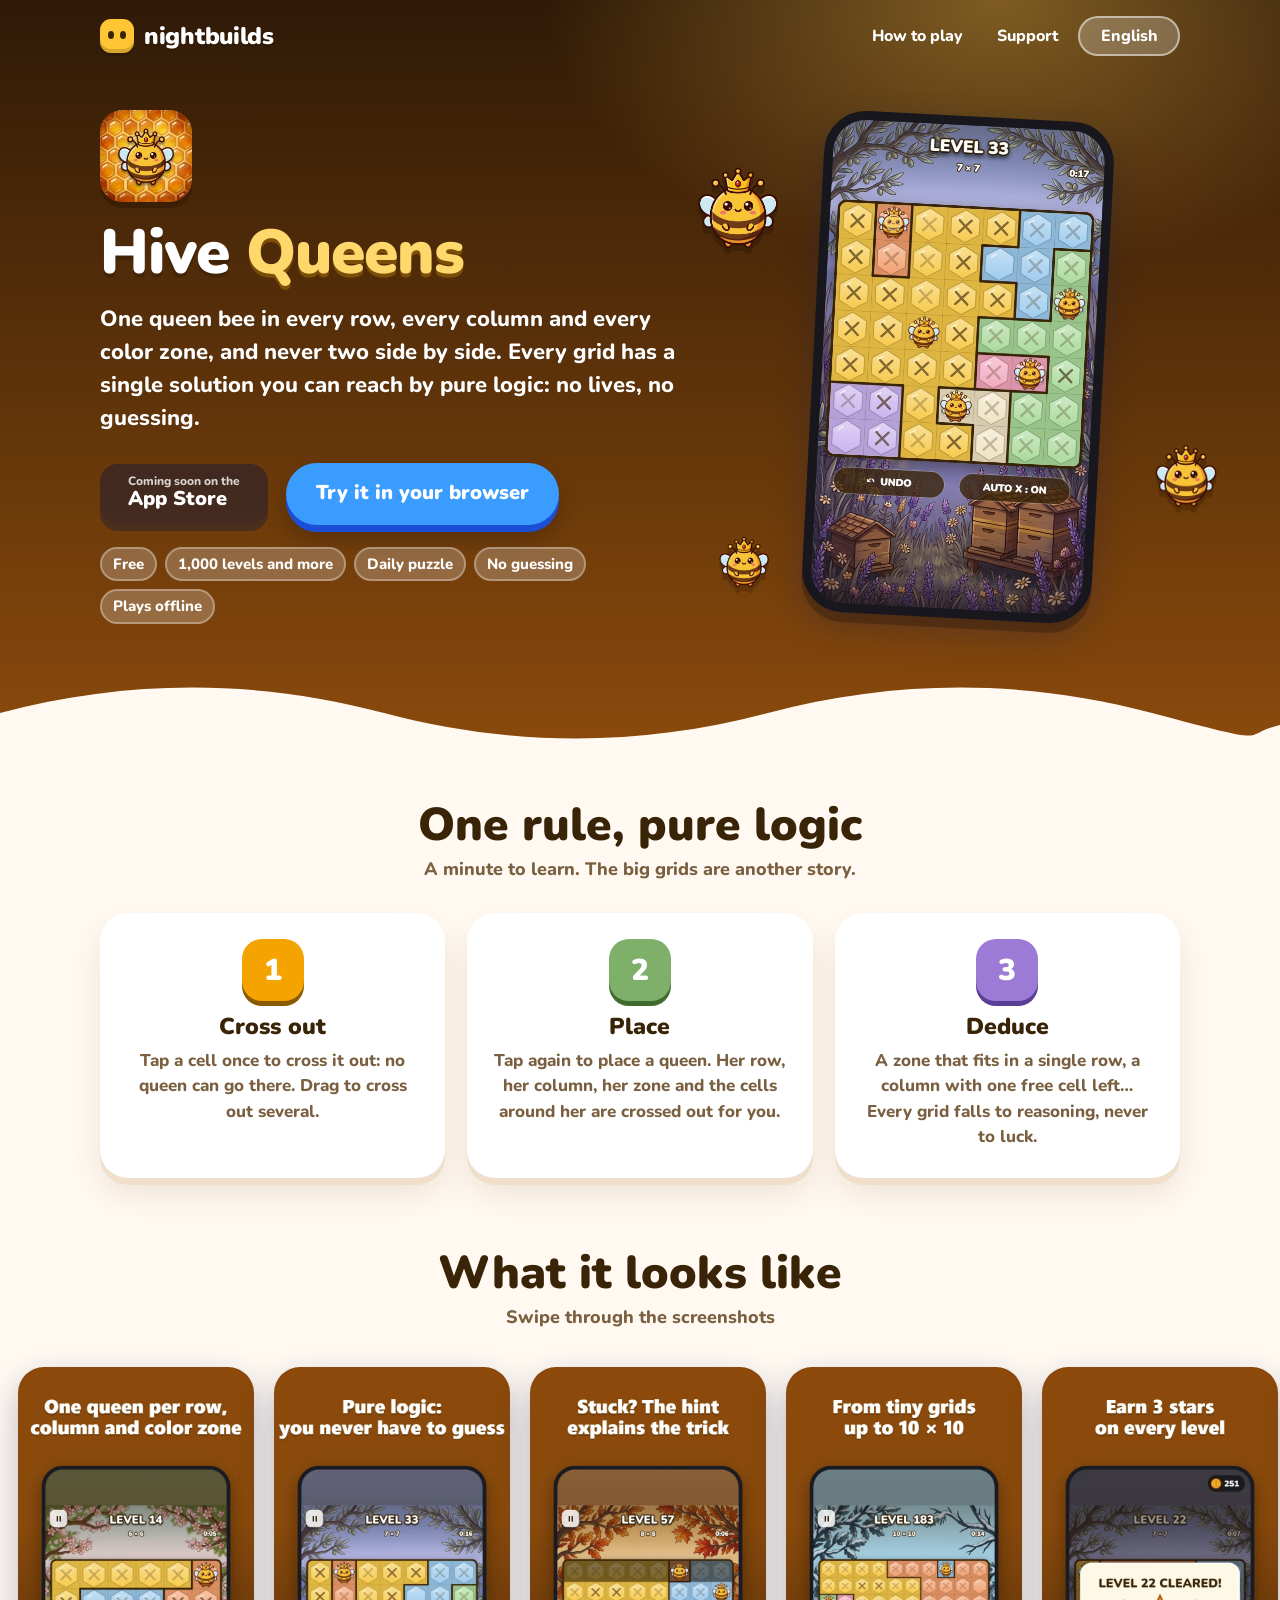
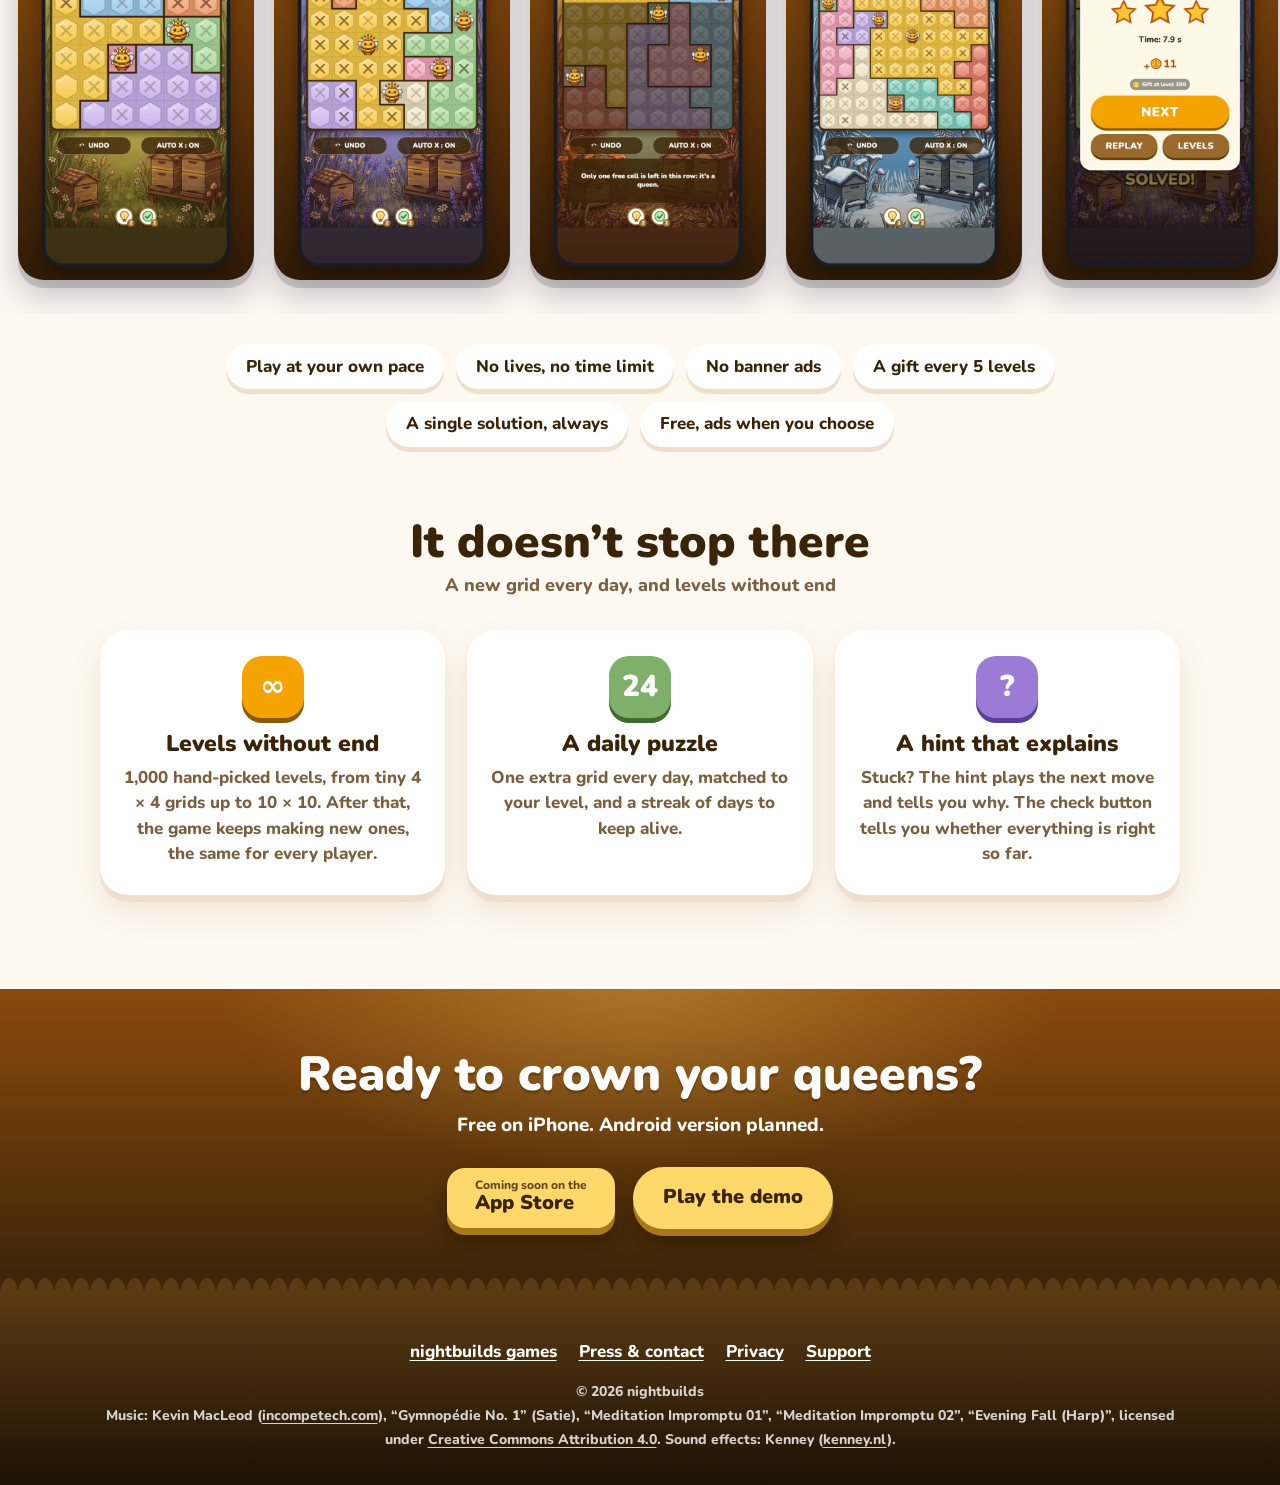
==== commit c5540d97: "Hive Queens : grille du jour a la mesure du joueur, bouton de la boutique, section presse et dossier" ====
--- a/hivequeens/index.html
+++ b/hivequeens/index.html
@@ -85,7 +85,7 @@
     <h2 class="title reveal"><span data-fr="Ça ne s’arrête pas là">It doesn’t stop there</span><small data-fr="Une grille chaque jour, et des niveaux sans fin">A new grid every day, and levels without end</small></h2>
     <div class="steps">
       <div class="step reveal"><b>∞</b><h3 data-fr="Des niveaux sans fin">Levels without end</h3><p data-fr="1&nbsp;000 niveaux choisis, des petites grilles 4&nbsp;×&nbsp;4 jusqu’aux 10&nbsp;×&nbsp;10. Ensuite, le jeu en fabrique de nouveaux, les mêmes pour tous les joueurs.">1,000 hand-picked levels, from tiny 4 × 4 grids up to 10 × 10. After that, the game keeps making new ones, the same for every player.</p></div>
-      <div class="step reveal"><b>24</b><h3 data-fr="Une grille du jour">A daily puzzle</h3><p data-fr="Une grille en plus chaque jour, la même pour tout le monde, et une série de jours à entretenir.">One extra grid every day, the same for everyone, and a streak of days to keep alive.</p></div>
+      <div class="step reveal"><b>24</b><h3 data-fr="Une grille du jour">A daily puzzle</h3><p data-fr="Une grille en plus chaque jour, à ta mesure, et une série de jours à entretenir.">One extra grid every day, matched to your level, and a streak of days to keep alive.</p></div>
       <div class="step reveal"><b>?</b><h3 data-fr="Un indice qui explique">A hint that explains</h3><p data-fr="Coincé&nbsp;? L’indice joue le prochain coup et te dit pourquoi. Le bouton «&nbsp;Vérifier&nbsp;» te dit si tout est juste jusqu’ici.">Stuck? The hint plays the next move and tells you why. The check button tells you whether everything is right so far.</p></div>
     </div>
   </div>
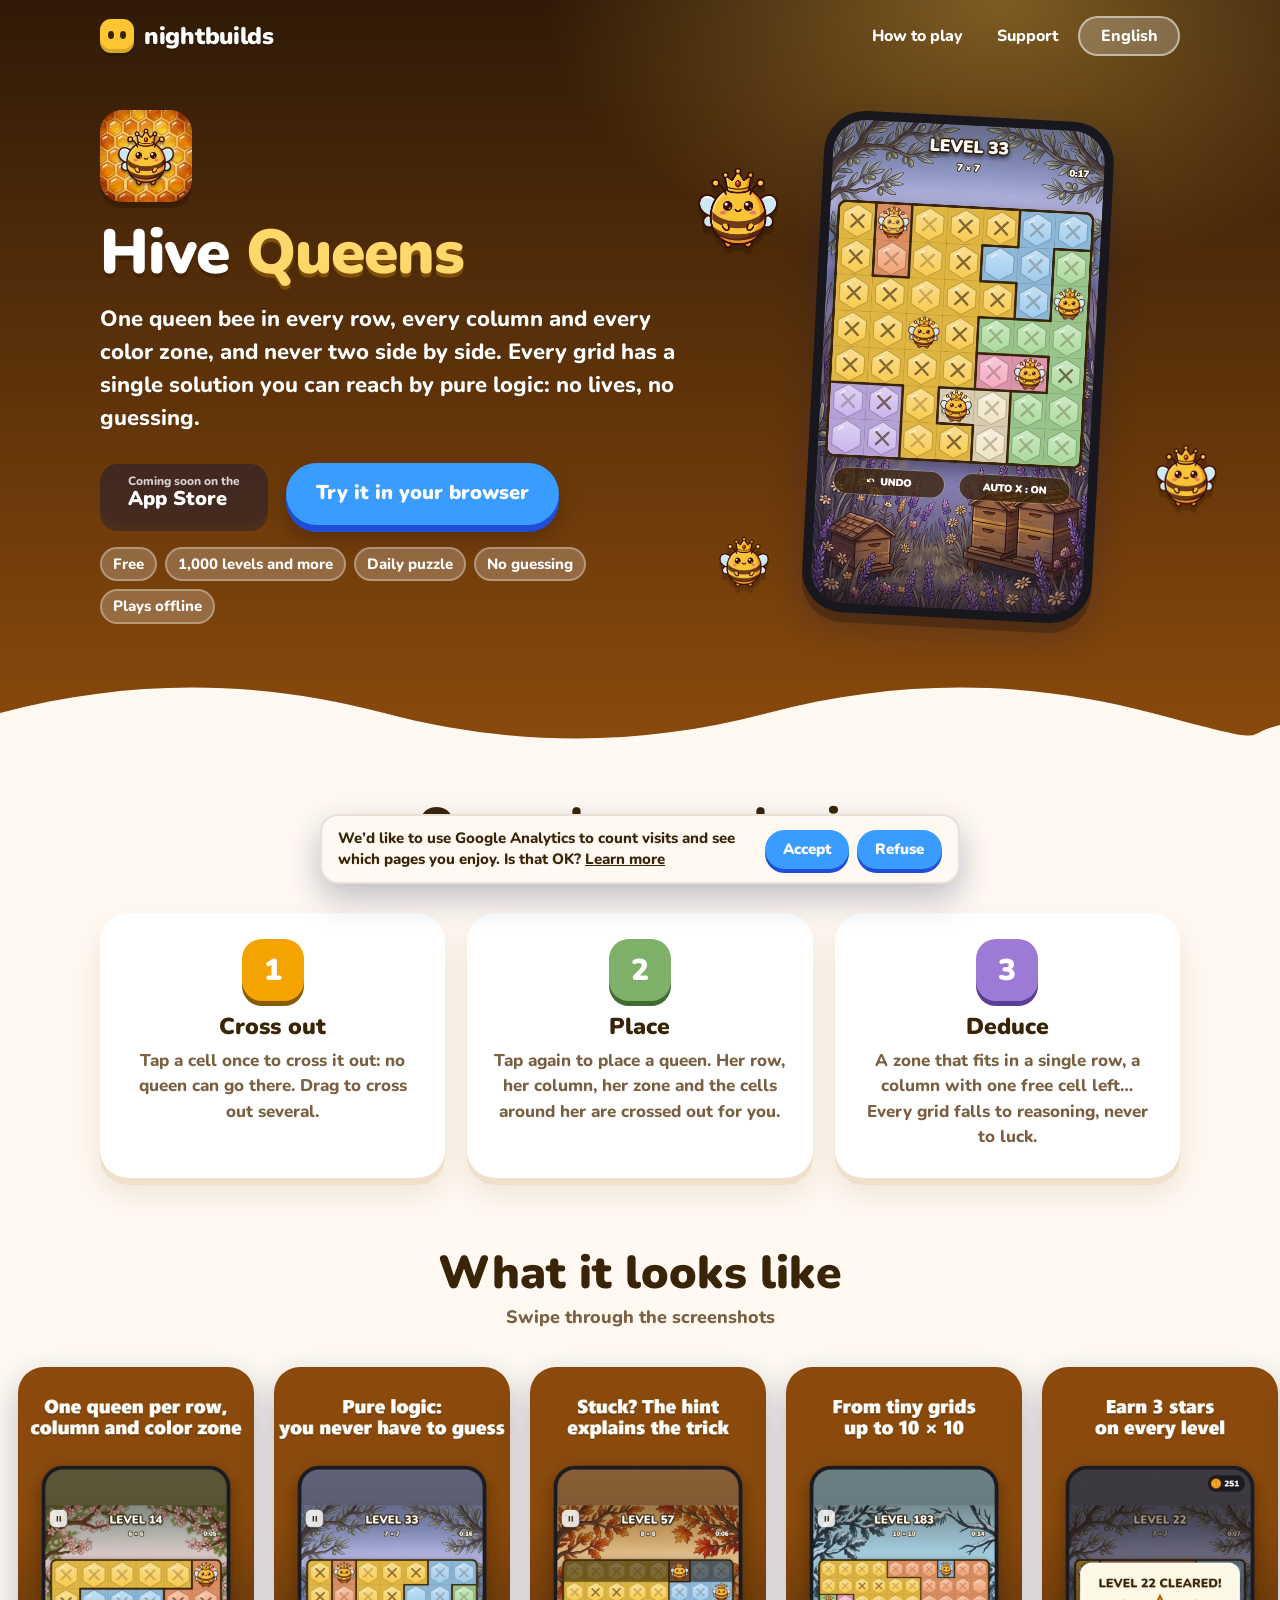
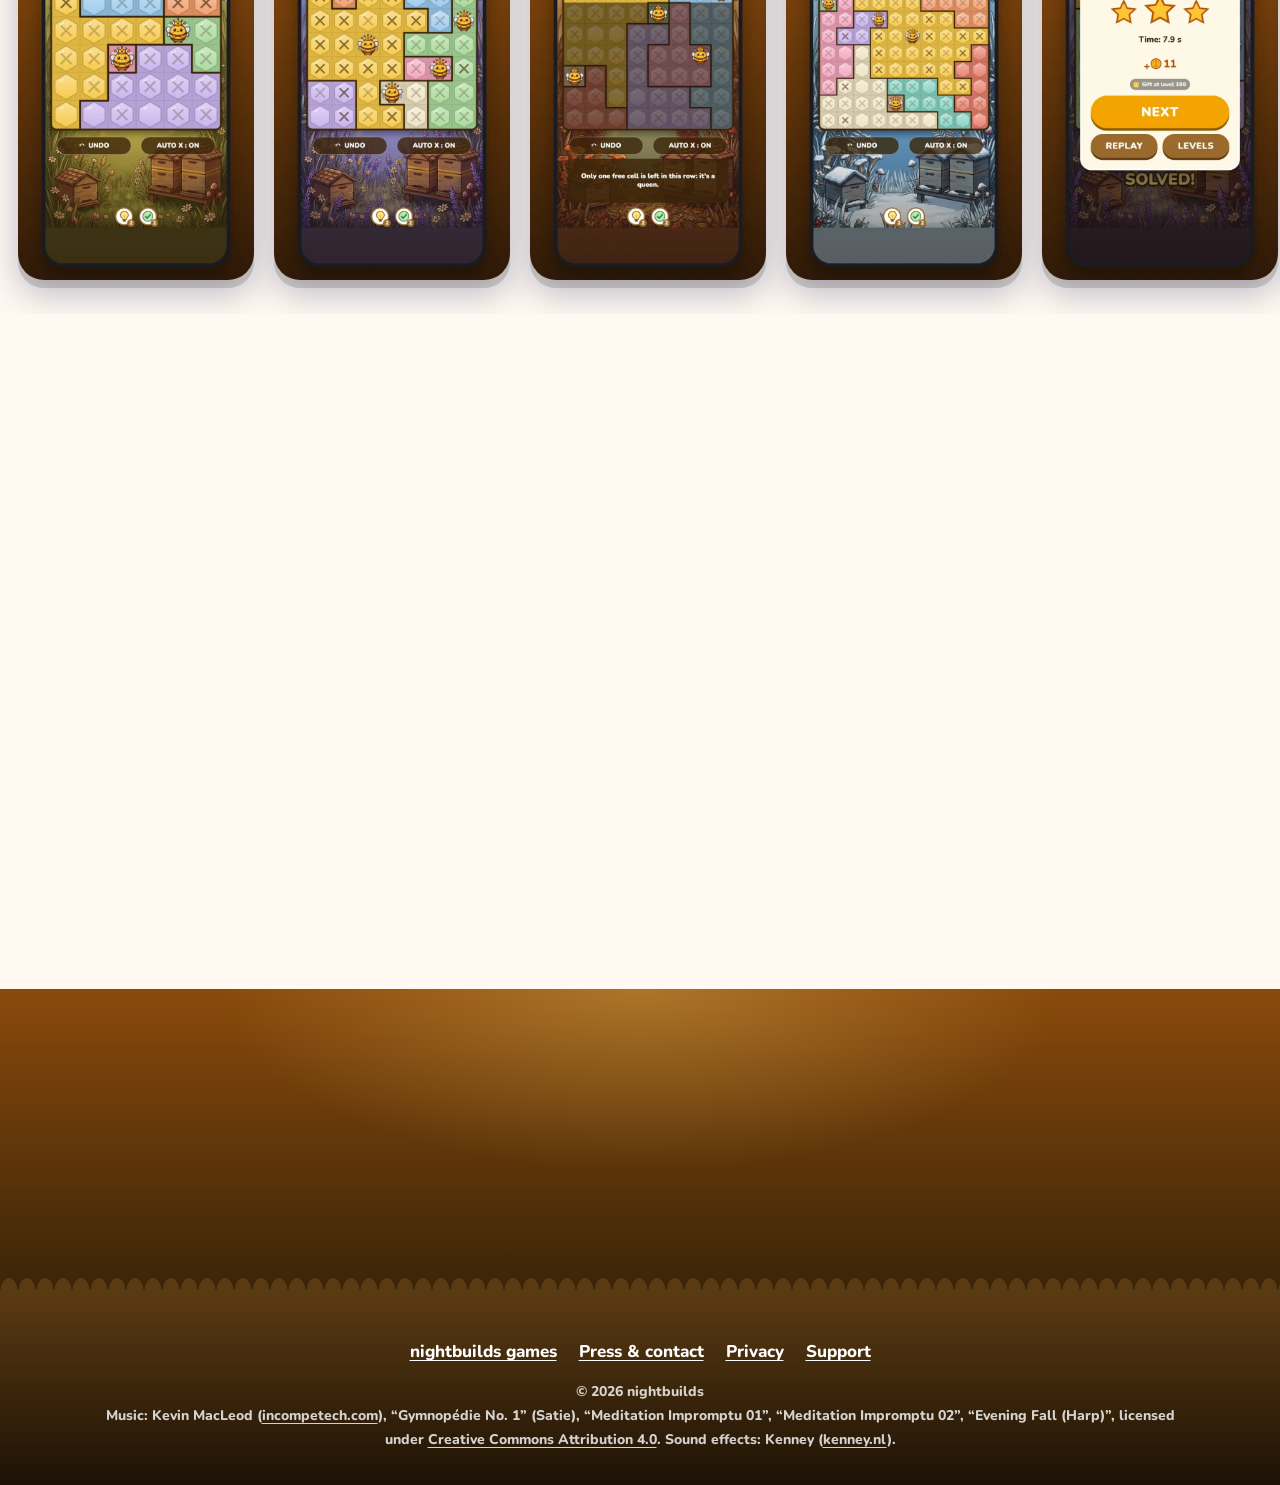
==== commit 9037b2be: "Site : mesure d'audience Google Analytics 4 (G-62XCHG9FC9) apres accord, bandeau de consentement en " ====
--- a/hivequeens/index.html
+++ b/hivequeens/index.html
@@ -108,5 +108,6 @@
 </footer>
 <script src="../assets/i18n.js"></script>
 <script src="../assets/site.js"></script>
+<script src="../assets/analytics.js"></script>
 </body>
 </html>
--- a/assets/site.css
+++ b/assets/site.css
@@ -232,3 +232,14 @@
 .bee { position: absolute; height: auto; animation: bob 5s ease-in-out infinite; filter: drop-shadow(0 6px 0 rgba(0, 0, 0, .18)); }
 @media (prefers-reduced-motion: reduce) { .bee { animation: none; } }
 .game.g-reines { background: linear-gradient(150deg, #F5A300, #6b4210); }
+
+/* ------------------------------------------------------------ bandeau de consentement de Google Analytics (assets/analytics.js) :
+   en bas de page, Accepter et Refuser du même poids */
+.consent { position: fixed; z-index: 100; left: 50%; bottom: 16px; transform: translateX(-50%); width: min(640px, 100% - 32px); display: flex; align-items: center; gap: 16px;
+  padding: 14px 18px; border-radius: 18px; background: var(--cream); color: var(--ink); box-shadow: var(--shadow), inset 0 0 0 2px rgba(91, 42, 14, .12); font-size: 15px; line-height: 1.4; }
+.consent p { flex: 1; }
+.consent p a { white-space: nowrap; }
+.consent-btns { display: flex; gap: 8px; flex: none; }
+.consent button { font: inherit; font-weight: 900; font-size: 15px; cursor: pointer; border: 0; border-radius: 999px; padding: 9px 18px; color: #fff; background: var(--blue); box-shadow: 0 4px 0 var(--blue-dark); }
+.consent button:active { transform: translateY(3px); box-shadow: 0 1px 0 var(--blue-dark); }
+@media (max-width: 560px) { .consent { flex-direction: column; align-items: stretch; text-align: center; } .consent-btns { justify-content: center; } .consent button { flex: 1; } }
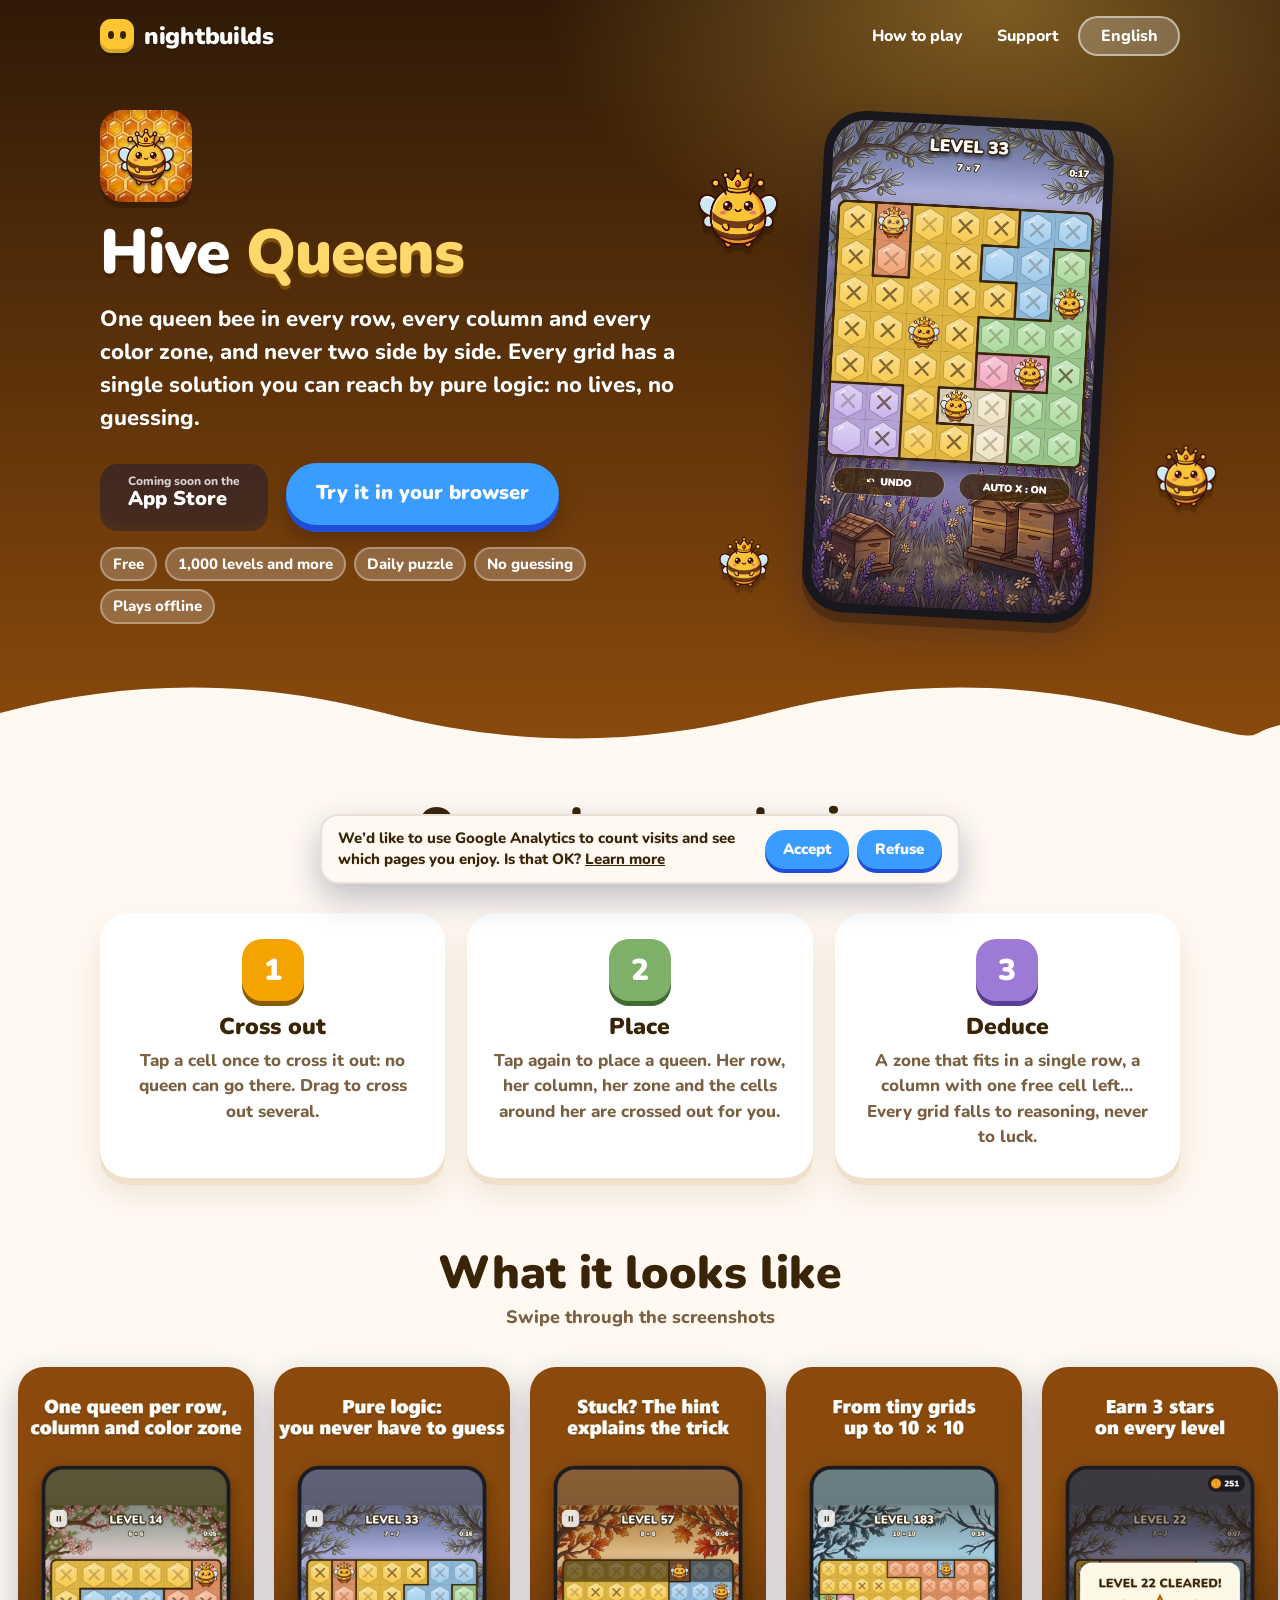
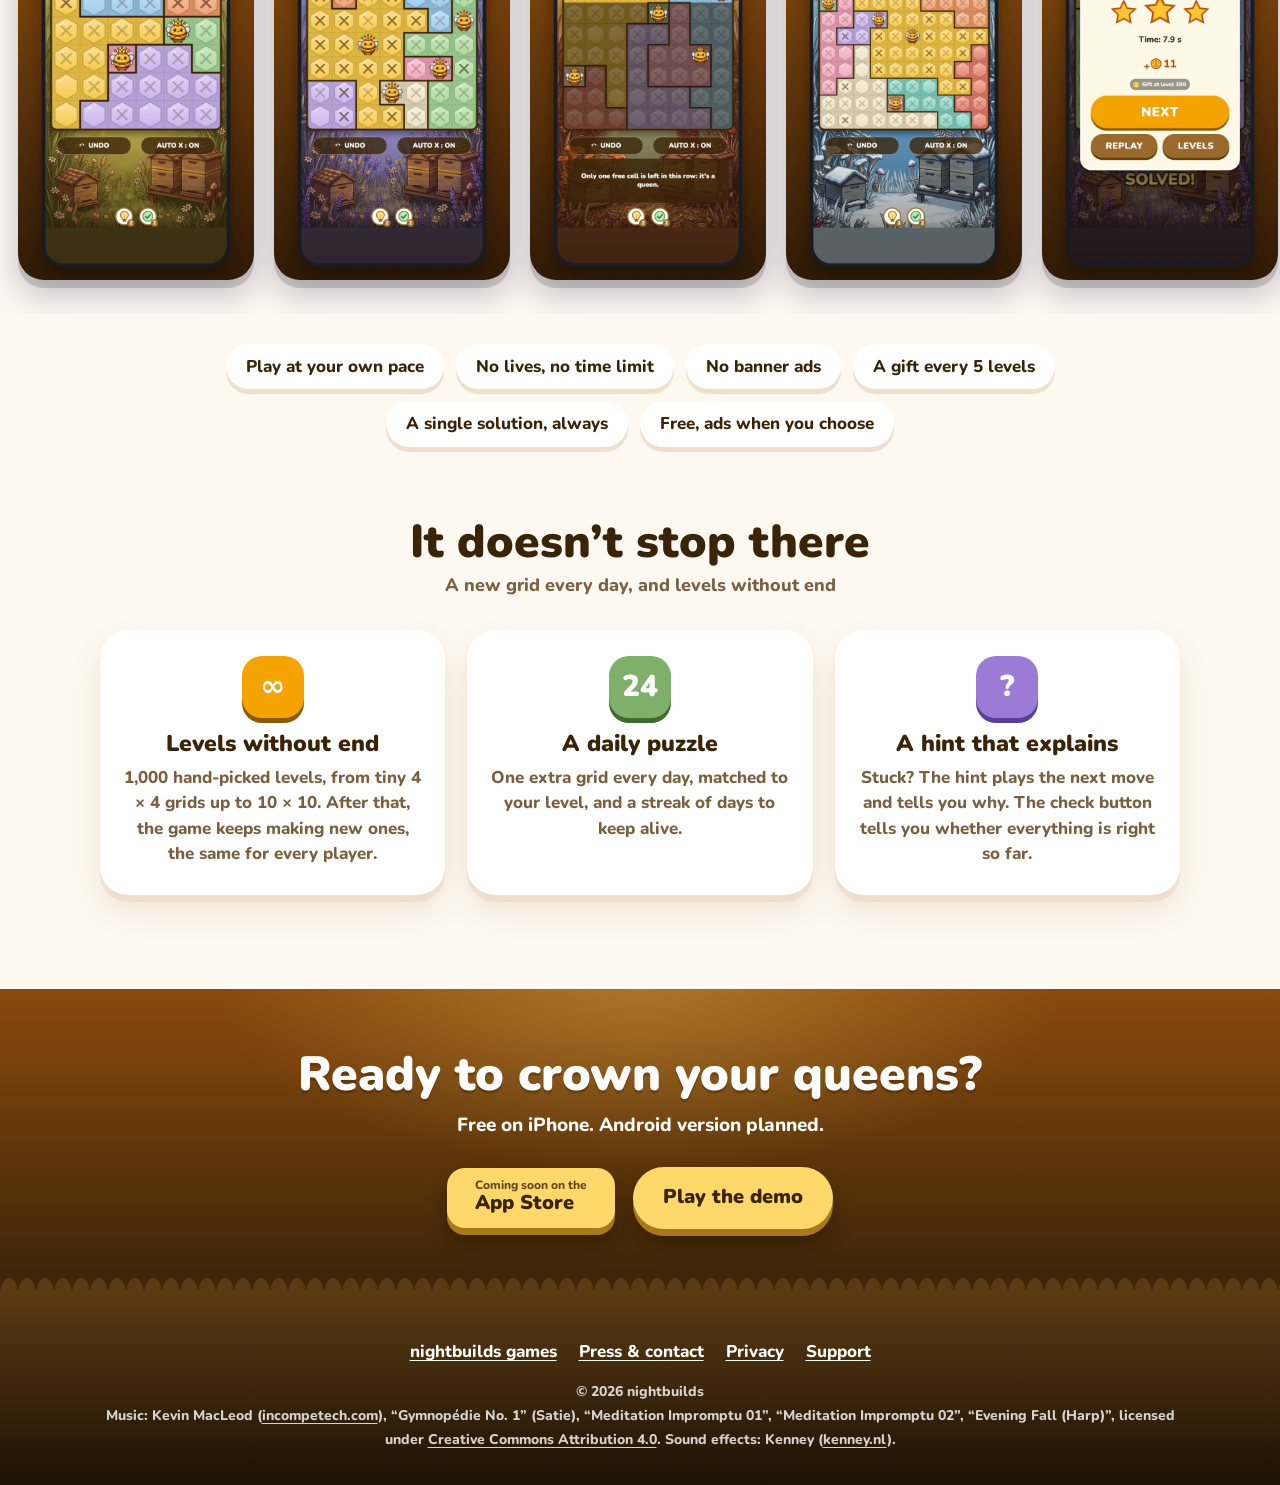
==== commit 84466d01: "Le site nightbuilds.app complète sa base pour Google et les aperçus de lien : taille de l'image de p" ====
--- a/hivequeens/index.html
+++ b/hivequeens/index.html
@@ -12,11 +12,15 @@
 <link rel="alternate" hreflang="pt-BR" href="https://nightbuilds.app/hivequeens/?lang=pt">
 <link rel="icon" href="../assets/img/favicon.png">
 <meta property="og:type" content="website">
+<meta property="og:site_name" content="nightbuilds">
 <meta property="og:title" content="Hive Queens">
 <meta property="og:description" content="One queen bee per row, column and color zone, never two side by side. A calm logic puzzle for iPhone, with no guessing.">
 <meta property="og:url" content="https://nightbuilds.app/hivequeens/">
 <meta property="og:image" content="https://nightbuilds.app/hivequeens/share.jpg">
+<meta property="og:image:width" content="1200">
+<meta property="og:image:height" content="630">
 <meta name="twitter:card" content="summary_large_image">
+<script type="application/ld+json">{"@context":"https://schema.org","@type":"VideoGame","name":"Hive Queens","description":"One queen bee in every row, column and color zone, never two side by side. Every grid has a single solution you can reach by pure logic. A free puzzle game for iPhone: 1,000 levels and more, a daily puzzle, no lives, no guessing.","url":"https://nightbuilds.app/hivequeens/","image":"https://nightbuilds.app/hivequeens/share.jpg","genre":"Puzzle","gamePlatform":"iOS","operatingSystem":"iOS","applicationCategory":"GameApplication","inLanguage":"en","publisher":{"@type":"Organization","name":"nightbuilds","url":"https://nightbuilds.app/"},"offers":{"@type":"Offer","price":"0","priceCurrency":"USD"}}</script>
 <link rel="stylesheet" href="../assets/site.css">
 <!-- Page du jeu Hive Queens (plan.md, sections 6.3 et 13.1) : URL marketing de la fiche App Store. Thème miel : <body class="night hive"> (assets/site.css).
      Captures et textes : les mêmes que la fiche (jeux/tools/captures-fiche.js reines, fiche-app-store-hivequeens.md) ; clip et image de partage :
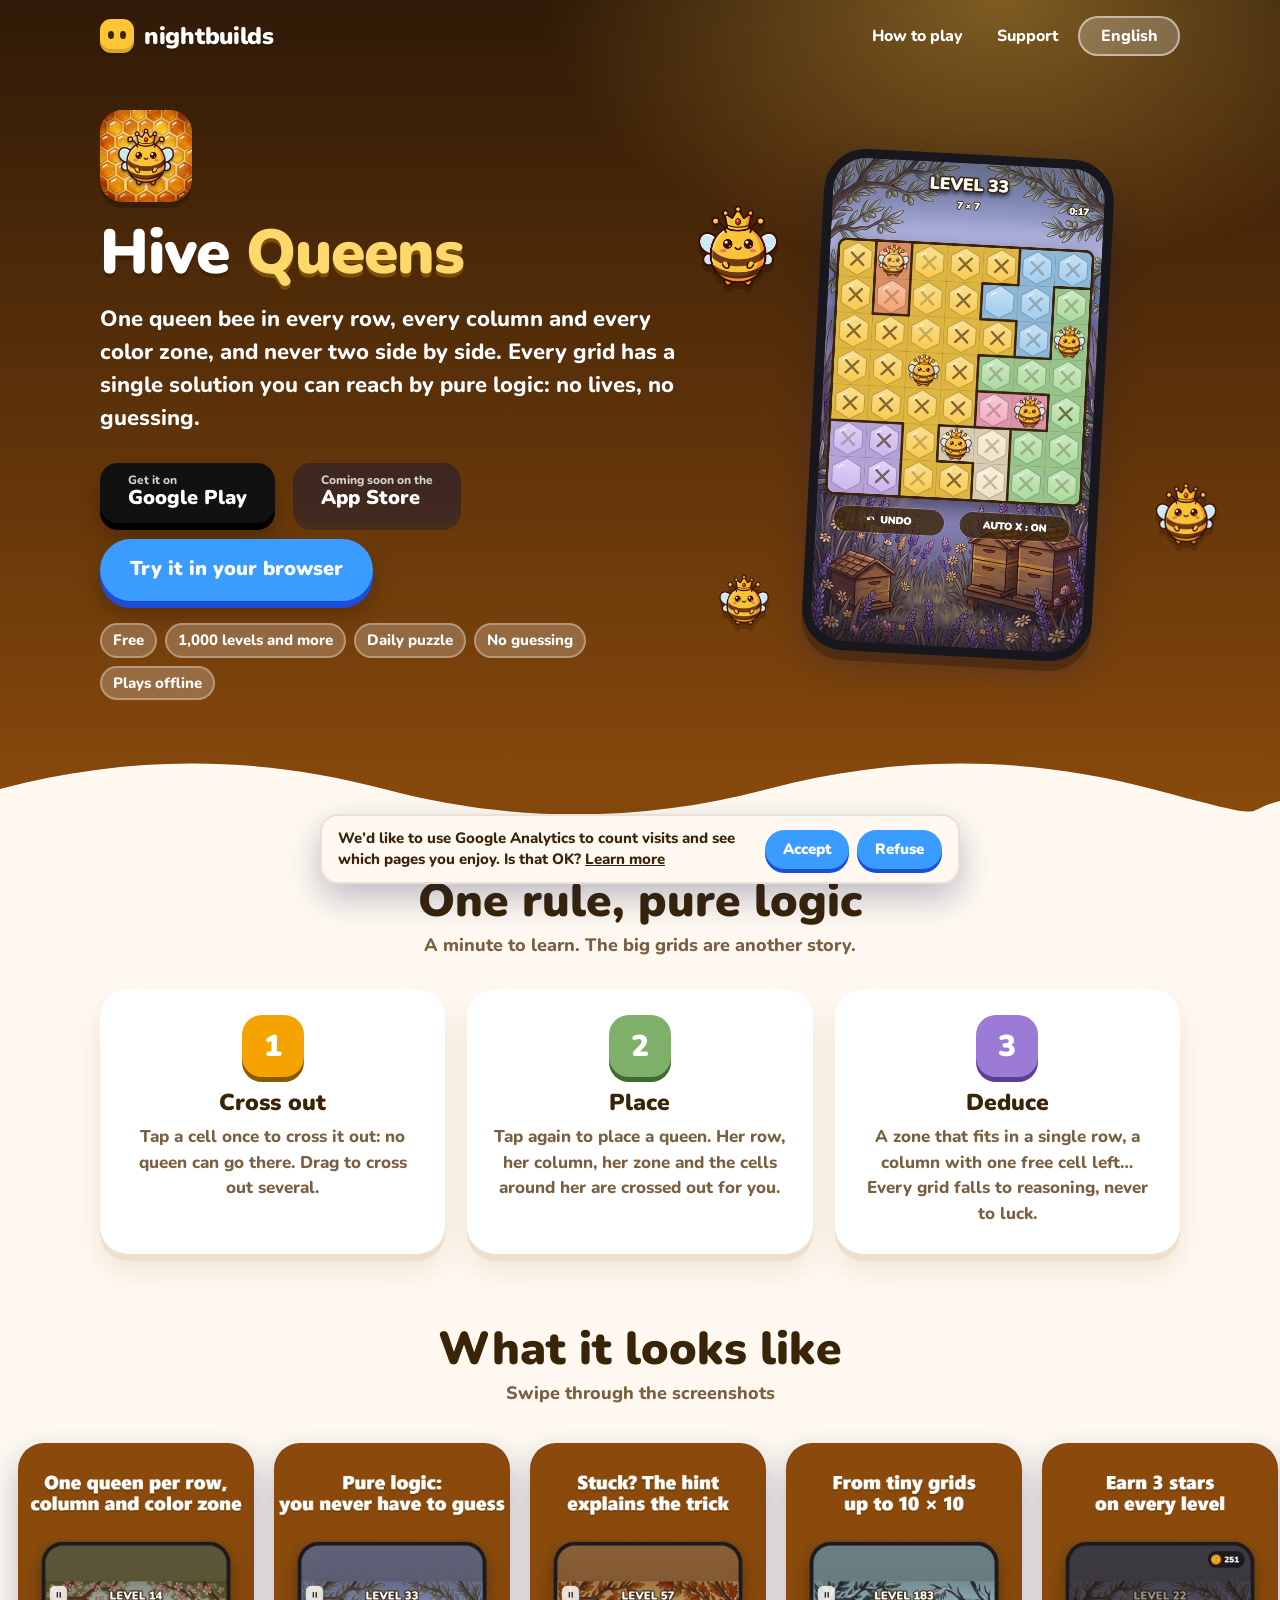
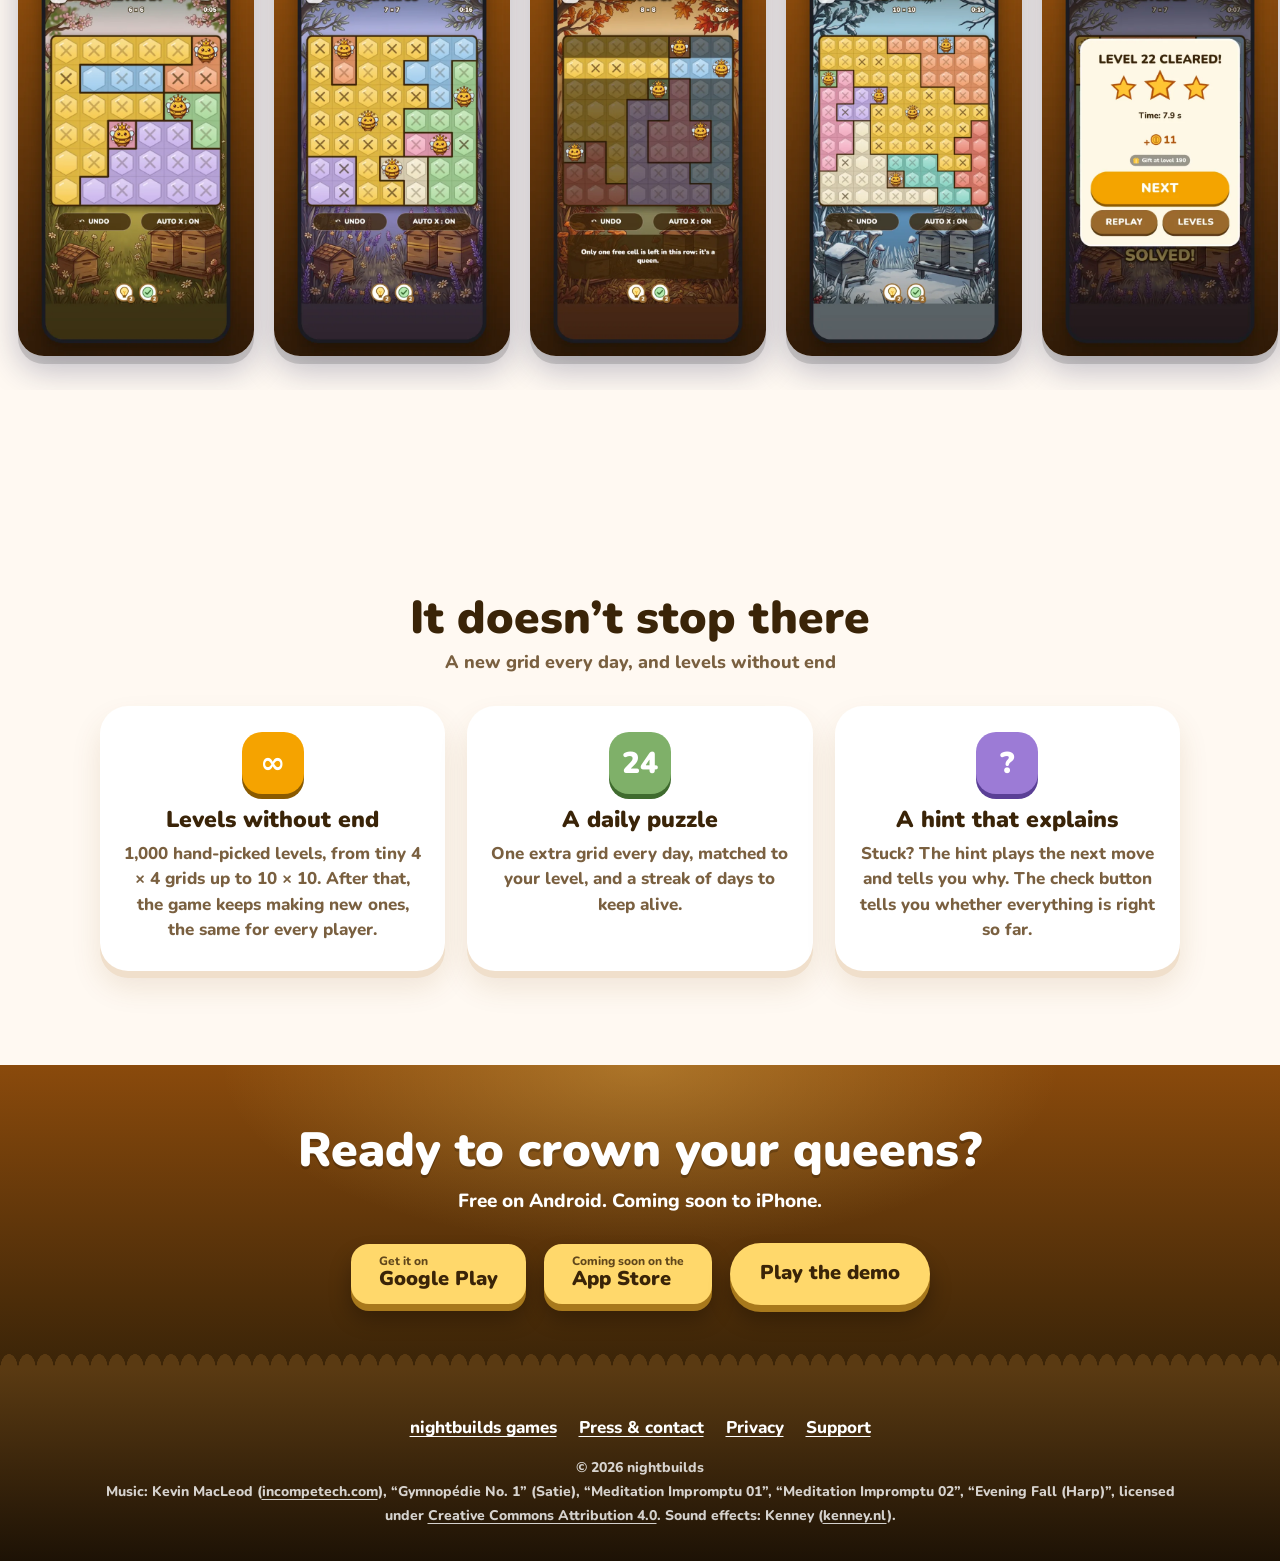
==== commit d812623b: "Hive Queens est en ligne sur Google Play (20/10) : lien Play dans les pubs maison (catalogue v4), bo" ====
--- a/hivequeens/index.html
+++ b/hivequeens/index.html
@@ -1,10 +1,10 @@
 <!DOCTYPE html>
-<html lang="en" data-fr-title="Hive Queens — un casse-tête de logique tout en calme pour iPhone">
+<html lang="en" data-fr-title="Hive Queens — un casse-tête de logique tout en calme pour Android et iPhone">
 <head>
 <meta charset="utf-8">
 <meta name="viewport" content="width=device-width, initial-scale=1">
-<title>Hive Queens — a calm queens logic puzzle for iPhone</title>
-<meta name="description" content="One queen bee in every row, column and color zone, never two side by side. Every grid has a single solution you can reach by pure logic. A free puzzle game for iPhone: 1,000 levels and more, a daily puzzle, no lives, no guessing.">
+<title>Hive Queens — a calm queens logic puzzle for Android and iPhone</title>
+<meta name="description" content="One queen bee in every row, column and color zone, never two side by side. Every grid has a single solution you can reach by pure logic. A free puzzle game for Android and iPhone: 1,000 levels and more, a daily puzzle, no lives, no guessing.">
 <link rel="canonical" href="https://nightbuilds.app/hivequeens/">
 <link rel="alternate" hreflang="en" href="https://nightbuilds.app/hivequeens/">
 <link rel="alternate" hreflang="fr" href="https://nightbuilds.app/hivequeens/?lang=fr">
@@ -14,13 +14,13 @@
 <meta property="og:type" content="website">
 <meta property="og:site_name" content="nightbuilds">
 <meta property="og:title" content="Hive Queens">
-<meta property="og:description" content="One queen bee per row, column and color zone, never two side by side. A calm logic puzzle for iPhone, with no guessing.">
+<meta property="og:description" content="One queen bee per row, column and color zone, never two side by side. A calm logic puzzle for Android and iPhone, with no guessing.">
 <meta property="og:url" content="https://nightbuilds.app/hivequeens/">
 <meta property="og:image" content="https://nightbuilds.app/hivequeens/share.jpg">
 <meta property="og:image:width" content="1200">
 <meta property="og:image:height" content="630">
 <meta name="twitter:card" content="summary_large_image">
-<script type="application/ld+json">{"@context":"https://schema.org","@type":"VideoGame","name":"Hive Queens","description":"One queen bee in every row, column and color zone, never two side by side. Every grid has a single solution you can reach by pure logic. A free puzzle game for iPhone: 1,000 levels and more, a daily puzzle, no lives, no guessing.","url":"https://nightbuilds.app/hivequeens/","image":"https://nightbuilds.app/hivequeens/share.jpg","genre":"Puzzle","gamePlatform":"iOS","operatingSystem":"iOS","applicationCategory":"GameApplication","inLanguage":"en","publisher":{"@type":"Organization","name":"nightbuilds","url":"https://nightbuilds.app/"},"offers":{"@type":"Offer","price":"0","priceCurrency":"USD"}}</script>
+<script type="application/ld+json">{"@context":"https://schema.org","@type":"VideoGame","name":"Hive Queens","description":"One queen bee in every row, column and color zone, never two side by side. Every grid has a single solution you can reach by pure logic. A free puzzle game for Android and iPhone: 1,000 levels and more, a daily puzzle, no lives, no guessing.","url":"https://nightbuilds.app/hivequeens/","image":"https://nightbuilds.app/hivequeens/share.jpg","genre":"Puzzle","gamePlatform":["Android","iOS"],"operatingSystem":"Android, iOS","installUrl":"https://play.google.com/store/apps/details?id=com.nightbuilds.hivequeens","applicationCategory":"GameApplication","inLanguage":"en","publisher":{"@type":"Organization","name":"nightbuilds","url":"https://nightbuilds.app/"},"offers":{"@type":"Offer","price":"0","priceCurrency":"USD"}}</script>
 <link rel="stylesheet" href="../assets/site.css">
 <!-- Page du jeu Hive Queens (plan.md, sections 6.3 et 13.1) : URL marketing de la fiche App Store. Thème miel : <body class="night hive"> (assets/site.css).
      Captures et textes : les mêmes que la fiche (jeux/tools/captures-fiche.js reines, fiche-app-store-hivequeens.md) ; clip et image de partage :
@@ -41,6 +41,7 @@
       <h1>Hive <em>Queens</em></h1>
       <p class="lead" data-fr="Une reine des abeilles dans chaque ligne, chaque colonne et chaque zone de couleur, jamais deux côte à côte. Chaque grille a une seule solution, trouvable par la pure logique&nbsp;: ni vies, ni devinettes.">One queen bee in every row, every column and every color zone, and never two side by side. Every grid has a single solution you can reach by pure logic: no lives, no guessing.</p>
       <div class="cta">
+        <a class="btn store" href="https://play.google.com/store/apps/details?id=com.nightbuilds.hivequeens&amp;referrer=utm_source%3Dsite%26utm_medium%3Dhivequeens" data-play="hivequeens"><small data-fr="Disponible sur">Get it on</small><span>Google Play</span></a>
         <a class="btn store soon" data-store="hivequeens"><small data-fr="Bientôt sur l’">Coming soon on the</small><span>App Store</span></a>
         <a class="btn blue" href="play/" data-fr="Essayer dans le navigateur">Try it in your browser</a>
       </div>
@@ -98,8 +99,8 @@
 <section class="picnic">
   <div class="wrap reveal">
     <h2 data-fr="Prêt à couronner tes reines&nbsp;?">Ready to crown your queens?</h2>
-    <p data-fr="Gratuit sur iPhone. Version Android prévue.">Free on iPhone. Android version planned.</p>
-    <div class="cta"><a class="btn store soon" data-store="hivequeens"><small data-fr="Bientôt sur l’">Coming soon on the</small><span>App Store</span></a><a class="btn blue" href="play/" data-fr="Essayer la démo">Play the demo</a></div>
+    <p data-fr="Gratuit sur Android. Bientôt sur iPhone.">Free on Android. Coming soon to iPhone.</p>
+    <div class="cta"><a class="btn store" href="https://play.google.com/store/apps/details?id=com.nightbuilds.hivequeens&amp;referrer=utm_source%3Dsite%26utm_medium%3Dhivequeens" data-play="hivequeens"><small data-fr="Disponible sur">Get it on</small><span>Google Play</span></a><a class="btn store soon" data-store="hivequeens"><small data-fr="Bientôt sur l’">Coming soon on the</small><span>App Store</span></a><a class="btn blue" href="play/" data-fr="Essayer la démo">Play the demo</a></div>
   </div>
 </section>
 
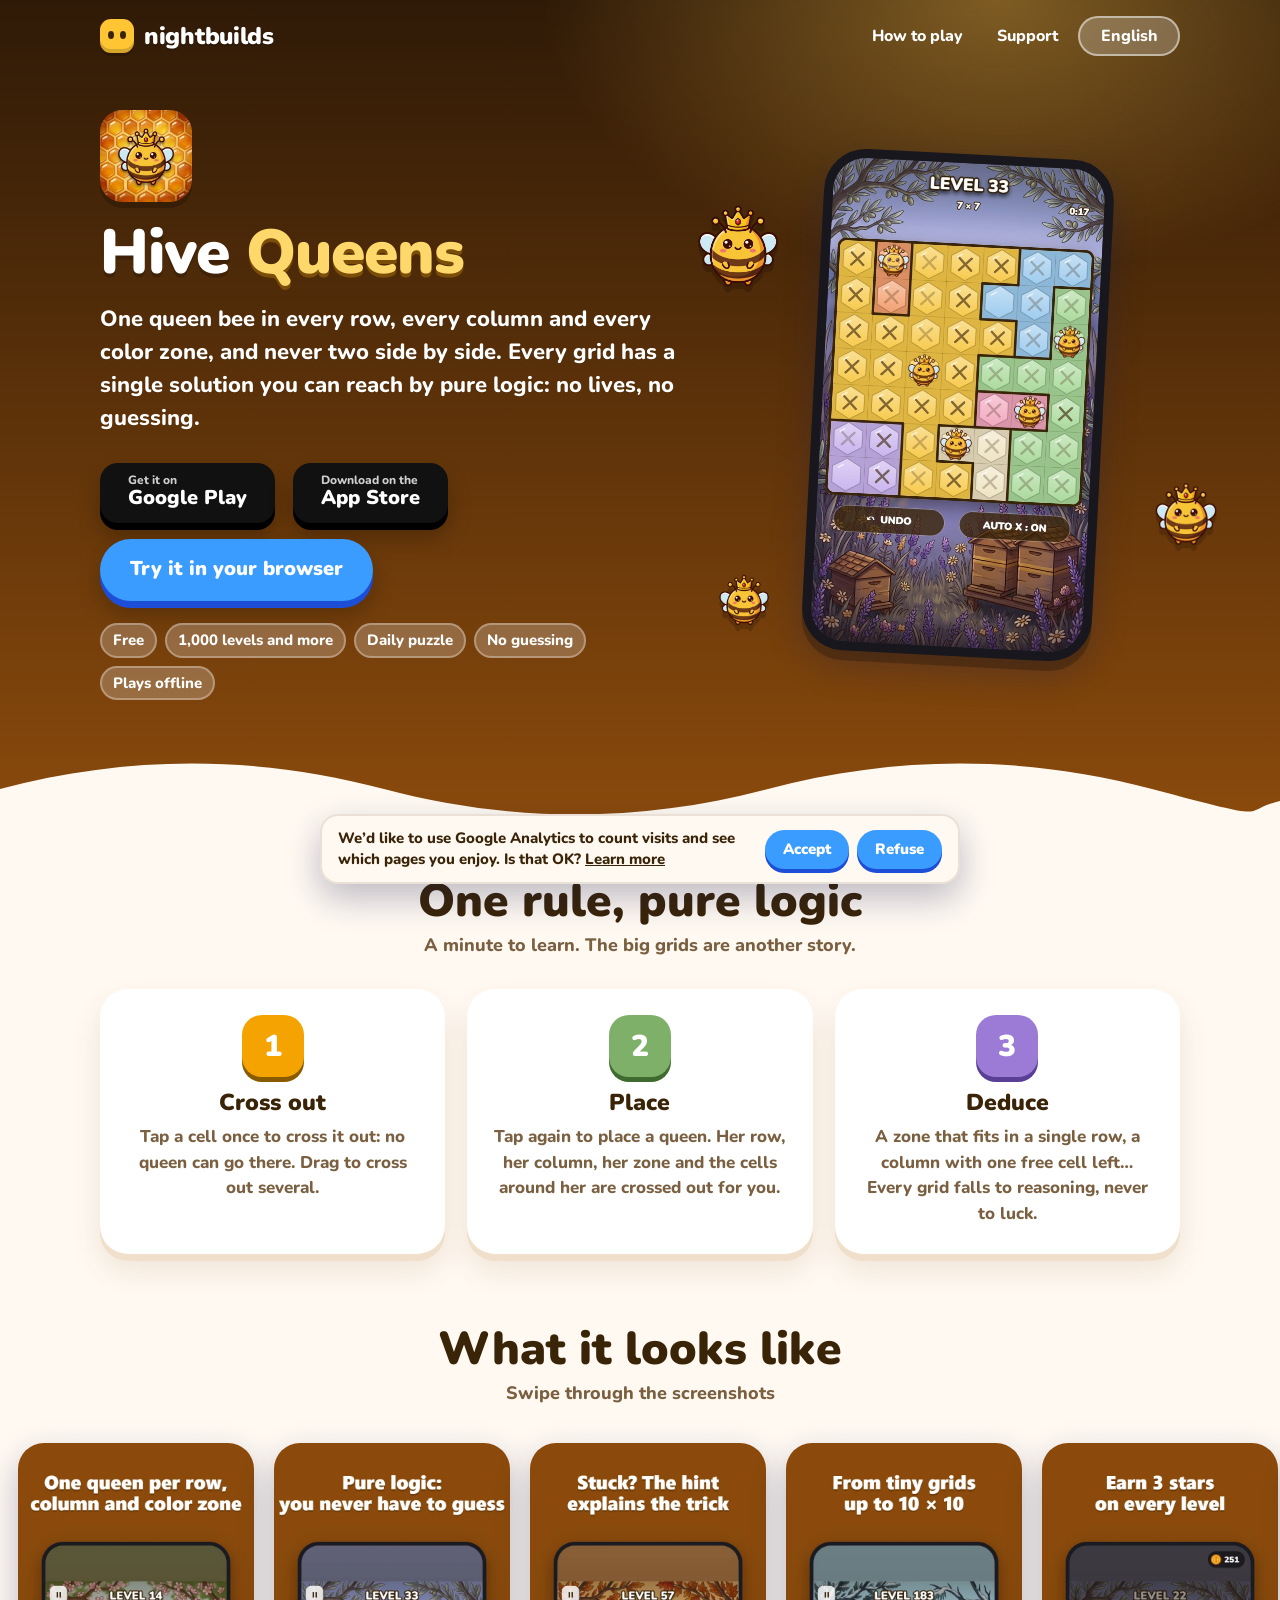
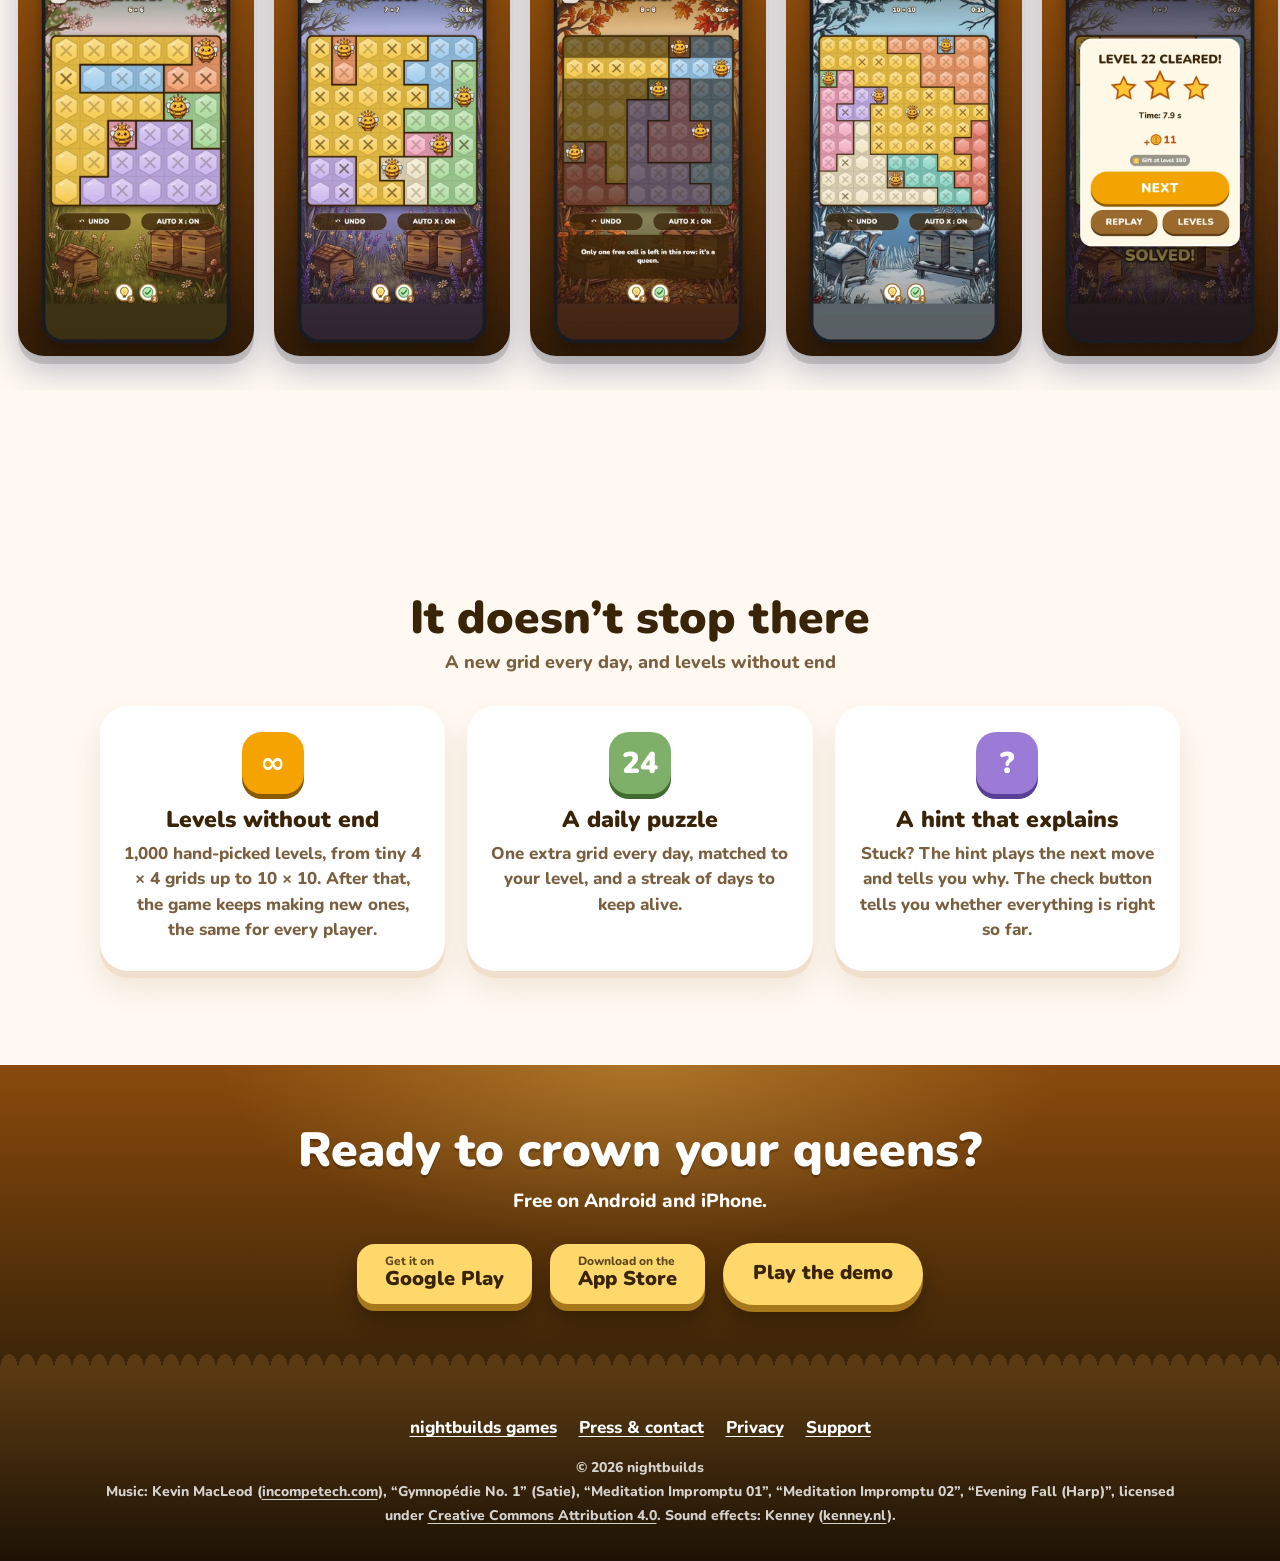
==== commit 8f068122: "Hive Queens (26/10) et Jewel Box (31/10) sont sur l'App Store : boutons App Store sur leurs pages, b" ====
--- a/hivequeens/index.html
+++ b/hivequeens/index.html
@@ -11,6 +11,7 @@
 <link rel="alternate" hreflang="es" href="https://nightbuilds.app/hivequeens/?lang=es">
 <link rel="alternate" hreflang="pt-BR" href="https://nightbuilds.app/hivequeens/?lang=pt">
 <link rel="icon" href="../assets/img/favicon.png">
+<meta name="apple-itunes-app" content="app-id=6821263688">
 <meta property="og:type" content="website">
 <meta property="og:site_name" content="nightbuilds">
 <meta property="og:title" content="Hive Queens">
@@ -25,8 +26,7 @@
 <!-- Page du jeu Hive Queens (plan.md, sections 6.3 et 13.1) : URL marketing de la fiche App Store. Thème miel : <body class="night hive"> (assets/site.css).
      Captures et textes : les mêmes que la fiche (jeux/tools/captures-fiche.js reines, fiche-app-store-hivequeens.md) ; clip et image de partage :
      jeux/tools/clip-site.js reines. Démo jouable : play/ (node jeux/build.js reines --demo). Abeille : copie de jeux/reines/reine.webp.
-     Quand le jeu est sur l'App Store : renseigner STORE.hivequeens dans assets/site.js, et ajouter ici
-       <meta name="apple-itunes-app" content="app-id=6821263688">  (bannière « Ouvrir dans l'App Store » de Safari). -->
+     Sur l'App Store depuis le 26/10/2026 : STORE.hivequeens dans assets/site.js, et la meta apple-itunes-app plus haut (bannière de Safari). -->
 </head>
 <body class="night hive">
 <div class="nav"><div class="wrap">
@@ -42,7 +42,7 @@
       <p class="lead" data-fr="Une reine des abeilles dans chaque ligne, chaque colonne et chaque zone de couleur, jamais deux côte à côte. Chaque grille a une seule solution, trouvable par la pure logique&nbsp;: ni vies, ni devinettes.">One queen bee in every row, every column and every color zone, and never two side by side. Every grid has a single solution you can reach by pure logic: no lives, no guessing.</p>
       <div class="cta">
         <a class="btn store" href="https://play.google.com/store/apps/details?id=com.nightbuilds.hivequeens&amp;referrer=utm_source%3Dsite%26utm_medium%3Dhivequeens" data-play="hivequeens"><small data-fr="Disponible sur">Get it on</small><span>Google Play</span></a>
-        <a class="btn store soon" data-store="hivequeens"><small data-fr="Bientôt sur l’">Coming soon on the</small><span>App Store</span></a>
+        <a class="btn store" href="https://apps.apple.com/app/id6821263688" data-store="hivequeens"><small data-fr="Télécharger dans l’">Download on the</small><span>App Store</span></a>
         <a class="btn blue" href="play/" data-fr="Essayer dans le navigateur">Try it in your browser</a>
       </div>
       <div class="badges"><span data-fr="Gratuit">Free</span><span data-fr="1 000 niveaux et plus">1,000 levels and more</span><span data-fr="Grille du jour">Daily puzzle</span><span data-fr="Sans deviner">No guessing</span><span data-fr="Hors ligne">Plays offline</span></div>
@@ -99,8 +99,8 @@
 <section class="picnic">
   <div class="wrap reveal">
     <h2 data-fr="Prêt à couronner tes reines&nbsp;?">Ready to crown your queens?</h2>
-    <p data-fr="Gratuit sur Android. Bientôt sur iPhone.">Free on Android. Coming soon to iPhone.</p>
-    <div class="cta"><a class="btn store" href="https://play.google.com/store/apps/details?id=com.nightbuilds.hivequeens&amp;referrer=utm_source%3Dsite%26utm_medium%3Dhivequeens" data-play="hivequeens"><small data-fr="Disponible sur">Get it on</small><span>Google Play</span></a><a class="btn store soon" data-store="hivequeens"><small data-fr="Bientôt sur l’">Coming soon on the</small><span>App Store</span></a><a class="btn blue" href="play/" data-fr="Essayer la démo">Play the demo</a></div>
+    <p data-fr="Gratuit sur Android et iPhone.">Free on Android and iPhone.</p>
+    <div class="cta"><a class="btn store" href="https://play.google.com/store/apps/details?id=com.nightbuilds.hivequeens&amp;referrer=utm_source%3Dsite%26utm_medium%3Dhivequeens" data-play="hivequeens"><small data-fr="Disponible sur">Get it on</small><span>Google Play</span></a><a class="btn store" href="https://apps.apple.com/app/id6821263688" data-store="hivequeens"><small data-fr="Télécharger dans l’">Download on the</small><span>App Store</span></a><a class="btn blue" href="play/" data-fr="Essayer la démo">Play the demo</a></div>
   </div>
 </section>
 
--- a/assets/site.css
+++ b/assets/site.css
@@ -67,6 +67,8 @@
 .btn.blue:active { box-shadow: 0 1px 0 var(--blue-dark), 0 4px 8px rgba(0, 0, 0, .2); }
 .btn.store { background: #111; box-shadow: 0 7px 0 #000, 0 14px 22px rgba(0, 0, 0, .25); flex-direction: column; align-items: flex-start; gap: 0; line-height: 1.1; padding: 11px 28px 14px; border-radius: 18px; }
 .btn.store small { font-size: 12px; font-weight: 800; opacity: .8; }
+.btn.store:hover { box-shadow: 0 9px 0 #000, 0 18px 26px rgba(0, 0, 0, .27); }
+.btn.store:active { box-shadow: 0 1px 0 #000, 0 4px 8px rgba(0, 0, 0, .2); }
 .btn.store.soon { background: rgba(10, 20, 60, .42); box-shadow: 0 7px 0 rgba(10, 20, 60, .35); cursor: default; }
 .btn.store.soon:hover, .btn.store.soon:active { transform: none; box-shadow: 0 7px 0 rgba(10, 20, 60, .35); }
 .cta { display: flex; flex-wrap: wrap; align-items: center; gap: 16px 18px; margin-top: 28px; }
@@ -108,6 +110,9 @@
 .feature h3 { font-size: clamp(30px, 4.6vw, 46px); text-shadow: 0 3px 0 rgba(0, 0, 0, .18); margin-top: 14px; }
 .feature p { margin-top: 10px; font-size: 19px; }
 .feature .icon { width: 96px; height: 96px; border-radius: 23px; box-shadow: 0 6px 0 rgba(0, 0, 0, .2); display: block; }
+.feature.f-ecrin { background: linear-gradient(160deg, #312E81 0%, #6D28D9 55%, #9F1239 100%); }
+.feature.f-reines { background: linear-gradient(160deg, #F5A300 0%, #C2700A 55%, #6b4210 100%); }
+.games.one { grid-template-columns: minmax(0, 380px); justify-content: center; }
 
 /* téléphone (clip ou capture) */
 .phone { position: relative; width: min(290px, 78vw); margin: 0 auto; border-radius: 42px; border: 9px solid #17171d; background: #17171d; box-shadow: 0 10px 0 rgba(0, 0, 0, .22), var(--shadow); overflow: hidden; rotate: 3deg; transition: rotate .4s cubic-bezier(.2, 1.5, .4, 1); }
@@ -150,6 +155,11 @@
 .picnic p { margin-top: 10px; font-size: 19px; }
 .picnic .cta { justify-content: center; }
 .picnic .btn { background: var(--sun); color: var(--ink); box-shadow: 0 7px 0 var(--sun-dark), 0 14px 22px rgba(0, 0, 0, .22); }
+/* survol et appui des boutons du bloc du bas (22 oct. 2026) : ils restent jaunes, l'ombre aussi (avant : ombre rose ou bleue, celle des règles générales) */
+.picnic .btn:hover, .picnic .btn.blue:hover { box-shadow: 0 9px 0 var(--sun-dark), 0 18px 26px rgba(0, 0, 0, .24); }
+.picnic .btn:active, .picnic .btn.blue:active { box-shadow: 0 1px 0 var(--sun-dark), 0 4px 8px rgba(0, 0, 0, .2); }
+/* bouton « Bientôt sur l'App Store » : inactif partout, rien ne change au survol ni à l'appui, y compris dans le bloc du bas */
+.picnic .btn.store.soon, .picnic .btn.store.soon:hover, .picnic .btn.store.soon:active { background: rgba(10, 20, 60, .42); color: #fff; transform: none; box-shadow: 0 7px 0 rgba(10, 20, 60, .35); }
 footer.grass { background: linear-gradient(180deg, var(--grass), var(--grass-dark)); color: #fff; padding: 46px 0 34px; position: relative; text-align: center; font-size: 16px; }
 footer.grass::before { content: ""; position: absolute; left: 0; right: 0; top: -17px; height: 18px; background: var(--grass);
   -webkit-mask: radial-gradient(9px 16px at 9px 100%, #000 98%, transparent) 0 0 / 18px 100%; mask: radial-gradient(9px 16px at 9px 100%, #000 98%, transparent) 0 0 / 18px 100%; }
@@ -216,6 +226,9 @@
 body.night .picnic { background: linear-gradient(180deg, #2a2f7a, #141447); }
 body.night .picnic::before { background: radial-gradient(600px 260px at 50% 0%, rgba(216, 173, 66, .28), transparent 70%); }
 body.night .picnic .btn { background: #FFD86B; color: #3a2408; box-shadow: 0 7px 0 #a8791c, 0 14px 22px rgba(0, 0, 0, .3); }
+body.night .picnic .btn:hover, body.night .picnic .btn.blue:hover { box-shadow: 0 9px 0 #a8791c, 0 18px 26px rgba(0, 0, 0, .32); }
+body.night .picnic .btn:active, body.night .picnic .btn.blue:active { box-shadow: 0 1px 0 #a8791c, 0 4px 8px rgba(0, 0, 0, .25); }
+body.night .picnic .btn.store.soon, body.night .picnic .btn.store.soon:hover, body.night .picnic .btn.store.soon:active { background: rgba(255, 255, 255, .14); color: #fff; transform: none; box-shadow: 0 7px 0 rgba(0, 0, 0, .3); }
 body.night .gem { position: absolute; width: 74px; height: 74px; border-radius: 50%; background: radial-gradient(circle at 34% 30%, #fff6c8, #d9ab3c 58%, #6b4a0c); box-shadow: 0 8px 0 rgba(0, 0, 0, .22); animation: bob 5s ease-in-out infinite; }
 body.night .gem::after { content: ""; position: absolute; inset: 13%; background: radial-gradient(circle at 34% 28%, #fff 0 7%, color-mix(in srgb, var(--c) 55%, #fff) 9%, var(--c) 52%, color-mix(in srgb, var(--c) 50%, #000) 100%);
   clip-path: polygon(30% 0, 70% 0, 100% 30%, 100% 70%, 70% 100%, 30% 100%, 0 70%, 0 30%); }
